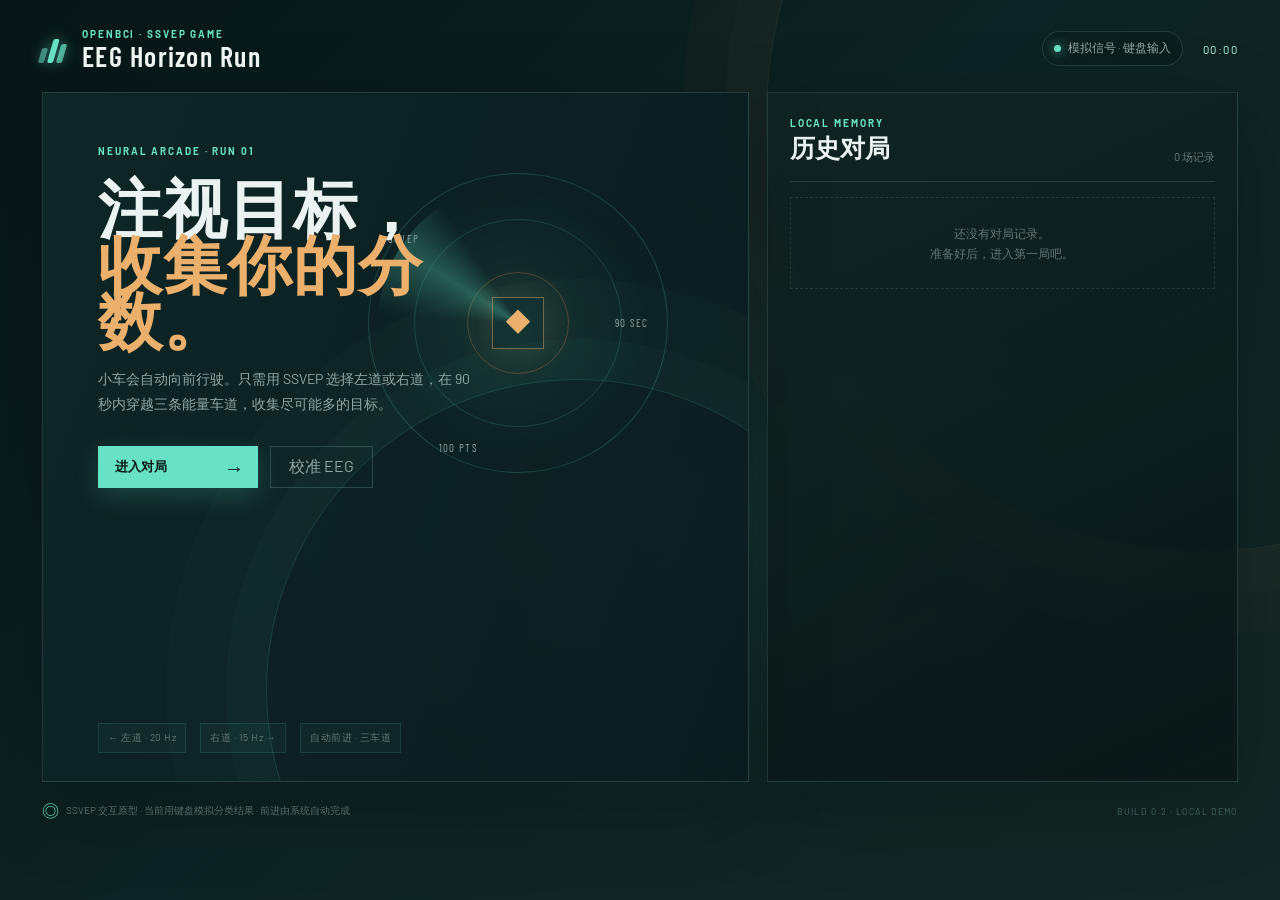
==== CARGAME/index.html @ 280043ac "初始化脑机接口项目" ====
<!doctype html>
<html lang="zh-CN">
<head>
  <meta charset="utf-8" />
  <meta name="viewport" content="width=device-width, initial-scale=1" />
  <title>EEG Horizon Run · SSVEP Game</title>
  <link rel="stylesheet" href="styles.css" />
  <link rel="stylesheet" href="overrides.css" />
</head>
<body>
  <main class="app-shell">
    <header class="topbar">
      <div class="brand-lockup"><div class="brand-mark"><span></span><span></span><span></span></div><div><p class="eyebrow">OPENBCI · SSVEP GAME</p><h1>EEG Horizon Run</h1></div></div>
      <div class="session-meta"><button id="connectionPill" class="connection-pill" title="连接真实 EEG"><i></i><span id="connectionText">模拟信号 · 键盘输入</span></button><div class="session-time" id="sessionTime">00:00</div></div>
    </header>

    <section id="homeScreen" class="home-screen screen">
      <div class="home-hero panel"><div class="hero-copy"><p class="eyebrow">NEURAL ARCADE · RUN 01</p><h2>注视目标，<br /><em>收集你的分数。</em></h2><p>小车会自动向前行驶。只需用 SSVEP 选择左道或右道，在 90 秒内穿越三条能量车道，收集尽可能多的目标。</p><div class="hero-actions"><button id="startButton" class="primary-button"><span>进入对局</span><b>→</b></button><button id="calibrationButton" class="secondary-button">校准 EEG</button></div></div><div class="hero-radar"><div class="radar-ring ring-one"></div><div class="radar-ring ring-two"></div><div class="radar-sweep"></div><div class="radar-car">◆</div><span class="radar-label label-a">SSVEP</span><span class="radar-label label-b">90 SEC</span><span class="radar-label label-c">100 PTS</span></div><div class="hero-tags"><span>← 左道 · 20 Hz</span><span>右道 · 15 Hz →</span><span>自动前进 · 三车道</span></div></div>
      <section class="history-section panel"><div class="section-title"><div><p class="eyebrow">LOCAL MEMORY</p><h2>历史对局</h2></div><span id="historyCount">0 场记录</span></div><div id="historyList" class="history-list"></div></section>
    </section>

    <section id="gameScreen" class="game-screen screen hidden">
      <aside class="left-rail panel"><div class="rail-header"><div><p class="eyebrow">NEURAL LINK</p><h2>对局状态</h2></div><span class="live-dot">LIVE</span></div><div class="score-card"><div class="metric-label"><span>当前得分</span><span><b id="scoreValue">0</b> <small>/ 100</small></span></div><div class="score-track"><div id="scoreBar"></div></div><div class="tiny-note">碰撞目标自动计分 · 分值上限 100</div></div><div class="metric-card"><div class="metric-label"><span>剩余时间</span><span class="time-value" id="timeValue">01:30</span></div><div class="time-track"><div id="timeBar"></div></div><div class="tiny-note">自动前进中 · 只需控制左右</div></div><div class="metric-card"><div class="metric-label"><span>当前车道</span><span id="laneValue">中道</span></div><div class="lane-indicator"><i></i><i class="current"></i><i></i></div><div class="tiny-note">← / → 或点击 SSVEP 目标</div></div><div class="metric-card"><div class="metric-label"><span>信号置信度</span><span id="confidenceValue">86%</span></div><div class="confidence-track"><div id="confidenceBar"></div></div><div class="tiny-note">连续确认阈值 <b>72%</b></div></div><div class="electrode-card"><div class="metric-label"><span>枕区电极</span><span class="signal-good">● 稳定</span></div><div class="electrode-grid"><span>O1 <i></i></span><span>Oz <i></i></span><span>O2 <i></i></span><span>Pz <i></i></span></div></div><div class="hint-box"><span class="hint-icon">⌘</span><p><b>体验模式</b><br />使用 ← / → 或点击边缘按钮模拟 EEG 指令。按 <kbd>Esc</kbd> 结束本局。</p></div></aside>
      <section class="game-stage panel"><div class="stage-header"><div><p class="eyebrow">LIVE VEHICLE TELEMETRY</p><h2>Horizon Valley <span>/ RUN <b id="runNumber">01</b></span></h2></div><div class="drive-readout"><span class="readout-label">驾驶模式</span><strong>AUTO DRIVE</strong></div></div><div class="game-wrap"><canvas id="gameCanvas" aria-label="三车道小车收集游戏"></canvas><div class="scene-vignette"></div><div class="scene-hud hud-top-left"><span class="hud-dot"></span> HORIZON VALLEY <small>COLLECT THE SIGNALS</small></div><div class="scene-hud hud-top-right"><span>RUN <b>01</b></span><small>OPENBCI FIELD TEST</small></div><div class="scene-hud hud-bottom-left"><span id="driveMode">AUTO DRIVE</span><small id="driveSubtext">前进 · 目标自动刷新</small></div><div class="scene-hud hud-bottom-right"><span id="speedReadout">058</span><small>KM/H · SIM</small></div><div class="lane-markers"><span>01</span><span>02</span><span>03</span></div></div><div class="timeline-row"><div class="timeline-label"><span class="pulse-dot"></span><span>COLLECTED LOG</span></div><div class="command-log" id="commandLog"><span class="log-empty">等待收集目标…</span></div></div></section>
    </section>

    <button class="neural-button command-button button-left" data-command="left" style="--freq:20;" aria-label="左道，20赫兹"><span class="button-glyph">←</span><span class="button-copy"><b>左道</b><small>20 Hz · EEG 2/4/6</small></span></button>
    <button class="neural-button command-button button-right" data-command="right" style="--freq:15;" aria-label="右道，15赫兹"><span class="button-copy align-right"><b>右道</b><small>15 Hz · EEG 2/4/6</small></span><span class="button-glyph">→</span></button>
    <footer class="footer-bar"><div class="footer-note"><span class="footer-icon">◎</span> SSVEP 交互原型 · 当前用键盘模拟分类结果 · 前进由系统自动完成</div><div class="footer-actions"><button id="homeButton" class="text-button">返回主页</button><span class="version">BUILD 0.2 · LOCAL DEMO</span></div></footer>
  </main>

  <div id="resultModal" class="modal-backdrop hidden" role="dialog" aria-modal="true" aria-labelledby="resultTitle"><div class="result-modal"><div class="celebration-orbit orbit-a"></div><div class="celebration-orbit orbit-b"></div><div class="celebration-star star-a">✦</div><div class="celebration-star star-b">✧</div><div class="trophy">★</div><p class="eyebrow">RUN COMPLETE · EEG VERIFIED</p><h2 id="resultTitle">信号捕获完成</h2><p class="result-phrase" id="resultPhrase">漂亮的路线判断！</p><div class="final-score"><span>FINAL SCORE</span><strong id="finalScore">0</strong><small>/ 100</small></div><div class="result-stats"><span><b id="resultTargets">0</b> 个目标</span><span><b id="resultDuration">01:30</b> 对局时长</span></div><div class="modal-actions"><button id="replayButton" class="primary-button"><span>再来一局</span><b>↻</b></button><button id="finishButton" class="secondary-button">结束游戏</button></div></div></div>
  <div id="calibrationModal" class="modal-backdrop calibration-backdrop hidden" role="dialog" aria-modal="true" aria-labelledby="calibrationTitle"><div class="result-modal calibration-modal"><p class="eyebrow">PERSONAL SSVEP CALIBRATION</p><h2 id="calibrationTitle">EEG 个人校准</h2><p id="calibrationInstruction" class="result-phrase">请先启动 OpenViBE 场景，再开始校准。</p><div class="calibration-phase" id="calibrationPhase">等待开始</div><strong class="calibration-countdown" id="calibrationCountdown">--</strong><div class="calibration-progress"><div id="calibrationProgressBar"></div></div><div class="modal-actions"><button id="calibrationStartButton" class="primary-button"><span>开始校准</span><b>◎</b></button><button id="calibrationCloseButton" class="secondary-button">关闭</button></div></div></div>
  <script src="app.js"></script>
</body>
</html>
---- CARGAME/styles.css ----
@import url('https://fonts.googleapis.com/css2?family=Barlow+Condensed:wght@500;600;700&family=Barlow:wght@400;500;600;700&display=swap');
:root{--ink:#eaf3f2;--muted:#90a8a6;--dim:#617775;--line:rgba(137,182,174,.20);--teal:#68e2c4;--teal-bright:#b0ffe5;--orange:#f08a58;--sand:#ebb16c;--panel:rgba(12,29,30,.82)}
*{box-sizing:border-box}html,body{margin:0;min-height:100%;background:#081516}body{overflow-x:hidden;color:var(--ink);font-family:Barlow,"Microsoft YaHei",sans-serif}body::before{content:"";position:fixed;inset:0;pointer-events:none;opacity:.13;background-image:linear-gradient(rgba(255,255,255,.035) 1px,transparent 1px),linear-gradient(90deg,rgba(255,255,255,.025) 1px,transparent 1px);background-size:48px 48px;mask-image:linear-gradient(to bottom,black,transparent 86%)}button{font:inherit}.app-shell{position:relative;min-height:100vh;padding:28px 42px 22px;isolation:isolate}.app-shell::before{content:"";position:fixed;z-index:-2;inset:0;background:radial-gradient(ellipse at 52% 56%,rgba(48,104,96,.26),transparent 43%),linear-gradient(135deg,#071617 0%,#0d2222 47%,#122725 100%)}.app-shell::after{content:"";position:fixed;z-index:-1;width:68vw;height:68vw;right:-28vw;top:-25vw;border-radius:50%;border:1px solid rgba(218,163,100,.10);box-shadow:0 0 0 42px rgba(218,163,100,.025),0 0 0 84px rgba(218,163,100,.018)}
.topbar,.footer-bar{display:flex;justify-content:space-between;align-items:center}.topbar{max-width:1420px;margin:0 auto 22px}.brand-lockup,.session-meta,.connection-pill,.rail-header,.metric-label,.stage-header,.drive-readout,.footer-actions{display:flex;align-items:center}.brand-lockup{gap:13px}.brand-mark{display:flex;gap:3px;align-items:end;width:27px;height:29px;transform:skew(-16deg)}.brand-mark span{display:block;width:6px;border-radius:2px;background:var(--teal);box-shadow:0 0 14px rgba(104,226,196,.55)}.brand-mark span:nth-child(1){height:15px;opacity:.56}.brand-mark span:nth-child(2){height:24px}.brand-mark span:nth-child(3){height:19px;opacity:.75}.eyebrow{margin:0 0 3px;color:var(--teal);font-size:10px;font-weight:700;letter-spacing:.19em}h1,h2,p{margin-top:0}.topbar h1{margin:0;color:#f2f8f5;font-family:"Barlow Condensed",sans-serif;font-size:28px;line-height:.95;letter-spacing:.045em;font-weight:600}.session-meta{gap:20px;color:var(--muted);font-size:12px}.connection-pill{gap:7px;padding:8px 11px;border:1px solid var(--line);border-radius:99px;background:rgba(10,28,28,.56)}.connection-pill i{width:7px;height:7px;border-radius:50%;background:var(--teal);box-shadow:0 0 12px var(--teal)}.session-time{color:var(--teal-bright);font-variant-numeric:tabular-nums;letter-spacing:.12em}
.panel{border:1px solid var(--line);background:linear-gradient(155deg,rgba(17,36,36,.91),rgba(9,22,23,.87));box-shadow:0 24px 80px rgba(0,0,0,.20)}.screen{max-width:1420px;margin:0 auto}.hidden{display:none!important}
.home-screen{display:grid;grid-template-columns:minmax(500px,1.5fr) minmax(320px,1fr);gap:18px;min-height:690px}.home-hero{position:relative;min-height:470px;padding:52px 55px;overflow:hidden;background:linear-gradient(110deg,rgba(15,39,39,.96),rgba(10,26,29,.86))}.home-hero::before{content:"";position:absolute;right:-140px;bottom:-220px;width:620px;height:620px;border-radius:50%;border:1px solid rgba(104,226,196,.17);box-shadow:0 0 0 40px rgba(104,226,196,.025),0 0 0 100px rgba(104,226,196,.02)}.hero-copy{position:relative;z-index:1;max-width:450px}.hero-copy h2{margin:22px 0 18px;font-family:"Barlow Condensed",sans-serif;font-size:64px;line-height:.88;letter-spacing:.015em}.hero-copy h2 em{color:var(--sand);font-style:normal}.hero-copy>p:not(.eyebrow){max-width:375px;color:var(--muted);font-size:14px;line-height:1.8}.hero-tags{position:absolute;left:55px;bottom:28px;display:flex;gap:14px;color:var(--dim);font-size:10px;letter-spacing:.05em}.hero-tags span{padding:7px 9px;border:1px solid rgba(104,226,196,.12);background:rgba(104,226,196,.035)}.primary-button{display:flex;align-items:center;justify-content:space-between;gap:32px;min-width:160px;margin-top:30px;padding:12px 14px 12px 17px;color:#071716;border:0;background:var(--teal);box-shadow:0 8px 24px rgba(104,226,196,.18);font-size:13px;font-weight:700;cursor:pointer;transition:transform .2s ease,box-shadow .2s ease}.primary-button:hover{transform:translateY(-2px);box-shadow:0 12px 30px rgba(104,226,196,.30)}.primary-button b{font-size:20px;line-height:14px}.hero-radar{position:absolute;right:80px;top:80px;width:300px;height:300px;border:1px solid rgba(104,226,196,.20);border-radius:50%;background:radial-gradient(circle,rgba(104,226,196,.09),transparent 65%)}.radar-ring{position:absolute;border:1px solid rgba(104,226,196,.17);border-radius:50%;inset:45px}.ring-two{inset:98px;border-color:rgba(240,138,88,.28)}.radar-sweep{position:absolute;inset:9px;border-radius:50%;background:conic-gradient(from 0deg,transparent 0 76%,rgba(104,226,196,.28) 84%,transparent 91%);animation:spin 4s linear infinite}.radar-car{position:absolute;left:50%;top:50%;transform:translate(-50%,-50%);display:grid;place-items:center;width:52px;height:52px;border:1px solid rgba(235,177,108,.45);color:var(--sand);font-size:26px;box-shadow:0 0 35px rgba(235,177,108,.18)}.radar-label{position:absolute;color:var(--muted);font-family:"Barlow Condensed",sans-serif;font-size:11px;letter-spacing:.12em}.label-a{left:19px;top:58px}.label-b{right:18px;top:142px}.label-c{left:70px;bottom:18px}
.history-section{padding:24px 22px}.section-title{display:flex;align-items:flex-end;justify-content:space-between;padding-bottom:16px;border-bottom:1px solid var(--line)}.section-title h2{margin:0;font-family:"Barlow Condensed",sans-serif;font-size:25px}.section-title>span{color:var(--dim);font-size:11px}.history-list{display:flex;flex-direction:column;gap:9px;margin-top:15px}.history-empty{padding:25px 10px;color:var(--dim);font-size:12px;line-height:1.7;text-align:center;border:1px dashed rgba(137,182,174,.16)}.history-item{display:grid;grid-template-columns:1fr auto;gap:5px 12px;padding:13px;border:1px solid rgba(137,182,174,.13);background:rgba(9,24,25,.58)}.history-main{display:flex;align-items:baseline;gap:8px}.history-score{color:var(--sand);font-family:"Barlow Condensed",sans-serif;font-size:26px}.history-date{color:var(--dim);font-size:10px}.history-detail{color:var(--muted);font-size:10px}.history-play{grid-row:1 / span 2;align-self:center;padding:5px 8px;color:var(--teal);border:1px solid rgba(104,226,196,.25);background:transparent;font-size:10px;cursor:pointer}.history-play:hover{background:rgba(104,226,196,.08)}
.game-screen{display:grid;grid-template-columns:260px minmax(560px,1fr);gap:18px;min-height:690px}.left-rail{padding:23px 19px;display:flex;flex-direction:column;gap:12px}.rail-header{justify-content:space-between;border-bottom:1px solid var(--line);padding-bottom:18px}.rail-header h2,.stage-header h2{margin:0;font-family:"Barlow Condensed",sans-serif;letter-spacing:.035em;font-size:24px;font-weight:600}.live-dot{padding:4px 7px;border:1px solid rgba(104,226,196,.35);color:var(--teal);font-size:9px;letter-spacing:.15em}.live-dot::before{content:"";display:inline-block;width:5px;height:5px;margin-right:5px;vertical-align:1px;border-radius:50%;background:var(--teal);animation:breathe 1.3s infinite}.metric-card,.score-card,.electrode-card{padding:13px;border:1px solid rgba(137,182,174,.13);background:rgba(9,24,25,.58)}.metric-label{justify-content:space-between;color:var(--muted);font-size:11px;letter-spacing:.04em}.metric-label>span:last-child{color:var(--teal-bright);font-size:16px;font-variant-numeric:tabular-nums}.metric-label small{color:var(--dim);font-size:10px}.time-value{color:var(--sand)!important}.signal-good{color:var(--teal)!important;font-size:10px!important}.score-track,.time-track,.confidence-track{height:5px;margin:12px 0 8px;overflow:hidden;background:#1c3433}.score-track div{width:0;height:100%;background:linear-gradient(90deg,var(--orange),var(--sand));box-shadow:0 0 12px var(--orange);transition:width .3s ease}.time-track div{width:100%;height:100%;background:var(--teal);box-shadow:0 0 12px var(--teal);transition:width .3s ease}.confidence-track div{width:86%;height:100%;background:linear-gradient(90deg,var(--teal),var(--teal-bright));box-shadow:0 0 12px var(--teal);transition:width .3s ease}.tiny-note{color:var(--dim);font-size:10px}.tiny-note b{color:var(--muted);font-weight:500}.lane-indicator{display:flex;justify-content:center;gap:10px;margin:14px 0 11px}.lane-indicator i{width:8px;height:8px;border-radius:50%;background:#2b4442}.lane-indicator i.current{background:var(--teal);box-shadow:0 0 10px var(--teal)}.electrode-grid{display:grid;grid-template-columns:1fr 1fr;gap:7px;margin-top:12px}.electrode-grid span{padding:7px 8px;color:var(--muted);font-family:"Barlow Condensed",sans-serif;font-size:12px;border:1px solid rgba(104,226,196,.14)}.electrode-grid i{float:right;width:6px;height:6px;margin-top:4px;border-radius:50%;background:var(--teal);box-shadow:0 0 8px var(--teal)}.hint-box{display:flex;gap:9px;margin-top:auto;padding:12px;color:var(--muted);border-left:2px solid var(--orange);background:rgba(240,138,88,.055);font-size:10px;line-height:1.45}.hint-box p{margin:0}.hint-box b{color:var(--sand)}.hint-icon{color:var(--sand);font-size:18px}.hint-box kbd{padding:1px 4px;border:1px solid rgba(235,177,108,.36);color:var(--sand);font-size:9px}
.game-stage{min-width:0;padding:23px;display:flex;flex-direction:column}.stage-header{justify-content:space-between;margin-bottom:15px}.stage-header h2{font-size:26px}.stage-header h2 span{color:var(--dim);font-size:17px}.drive-readout{gap:13px}.readout-label{color:var(--dim);font-size:10px;letter-spacing:.1em}.drive-readout strong{color:var(--teal);font-family:"Barlow Condensed",sans-serif;font-size:20px;letter-spacing:.06em}.game-wrap{position:relative;min-height:545px;flex:1;overflow:hidden;border:1px solid rgba(137,182,174,.18);background:#183537}.game-wrap canvas{display:block;width:100%;height:100%}.scene-vignette{position:absolute;inset:0;pointer-events:none;box-shadow:inset 0 0 100px rgba(0,0,0,.45)}.scene-hud{position:absolute;color:rgba(232,247,239,.72);font-family:"Barlow Condensed",sans-serif;font-size:12px;letter-spacing:.11em}.scene-hud small{display:block;margin-top:3px;color:rgba(232,247,239,.42);font-family:Barlow,sans-serif;font-size:8px;letter-spacing:.16em}.hud-top-left{top:17px;left:19px}.hud-top-right{top:17px;right:19px;text-align:right}.hud-top-right b{color:var(--sand)}.hud-bottom-left{bottom:17px;left:19px}.hud-bottom-left span{color:var(--teal-bright);font-size:18px}.hud-bottom-right{right:19px;bottom:17px;text-align:right}.hud-bottom-right span{color:var(--sand);font-family:"Barlow Condensed",sans-serif;font-size:34px;line-height:.85;letter-spacing:.05em}.hud-dot{display:inline-block;width:6px;height:6px;margin-right:7px;vertical-align:2px;border-radius:50%;background:var(--orange);box-shadow:0 0 10px var(--orange)}.lane-markers{position:absolute;left:50%;top:39%;display:flex;width:48%;justify-content:space-between;transform:translateX(-50%);color:rgba(238,215,163,.36);font-family:"Barlow Condensed",sans-serif;font-size:10px;letter-spacing:.15em}.timeline-row{display:flex;align-items:center;gap:13px;min-height:42px;border-bottom:1px solid rgba(137,182,174,.13)}.timeline-label{display:flex;align-items:center;gap:7px;color:var(--dim);font-size:9px;letter-spacing:.12em;white-space:nowrap}.pulse-dot{width:5px;height:5px;border-radius:50%;background:var(--teal);box-shadow:0 0 8px var(--teal)}.command-log{display:flex;gap:7px;align-items:center;min-width:0;overflow:hidden;color:var(--muted);font-size:10px;white-space:nowrap}.log-empty{color:var(--dim)}.log-chip{padding:3px 6px;border:1px solid rgba(104,226,196,.18);color:var(--teal);background:rgba(104,226,196,.05)}.log-chip strong{color:var(--ink);font-size:11px;font-weight:500}
.neural-button{position:absolute;z-index:4;display:flex;align-items:center;gap:10px;padding:11px 12px;color:var(--ink);border:1px solid rgba(104,226,196,.30);background:linear-gradient(135deg,rgba(14,42,41,.96),rgba(10,25,27,.94));box-shadow:0 14px 35px rgba(0,0,0,.28),inset 0 0 18px rgba(104,226,196,.035);cursor:pointer;transition:transform .2s ease,border-color .2s ease,box-shadow .2s ease}.neural-button::before{content:"";position:absolute;inset:3px;opacity:.85;pointer-events:none;background:repeating-linear-gradient(90deg,transparent 0,transparent 48%,rgba(104,226,196,.035) 49%,transparent 50%);animation:freqPulse calc(1s / var(--freq)) steps(2,end) infinite}.neural-button:hover,.neural-button.active{border-color:var(--teal-bright);box-shadow:0 14px 35px rgba(0,0,0,.28),0 0 24px rgba(104,226,196,.19)}.neural-button.active{transform:scale(1.03)}.button-glyph,.button-copy{position:relative;z-index:1}.button-glyph{display:grid;place-items:center;width:29px;height:29px;color:var(--teal-bright);border:1px solid rgba(104,226,196,.26);font-size:20px;line-height:1}.button-copy{display:flex;flex-direction:column;align-items:flex-start;gap:2px}.button-copy b{font-family:"Barlow Condensed",sans-serif;font-size:18px;font-weight:600;letter-spacing:.05em}.button-copy small{color:var(--muted);font-size:9px;letter-spacing:.06em}.align-right{align-items:flex-end}.button-left{left:2.1vw;top:51%}.button-right{right:2.1vw;top:51%}
.footer-bar{max-width:1420px;margin:18px auto 0;color:var(--dim);font-size:10px}.footer-note{display:flex;align-items:center;gap:7px}.footer-icon{color:var(--teal);font-size:17px}.footer-actions{gap:16px}.text-button{padding:0;color:var(--muted);border:0;background:transparent;cursor:pointer}.text-button:hover{color:var(--teal-bright)}.version{color:#44615e;letter-spacing:.12em;font-size:9px}
.modal-backdrop{position:fixed;z-index:20;inset:0;display:grid;place-items:center;padding:20px;background:rgba(3,13,14,.78);backdrop-filter:blur(9px)}.result-modal{position:relative;width:min(460px,94vw);overflow:hidden;padding:40px 42px 34px;text-align:center;border:1px solid rgba(235,177,108,.45);background:radial-gradient(circle at 50% 0%,rgba(240,138,88,.18),transparent 45%),linear-gradient(160deg,#173837,#0d2021);box-shadow:0 25px 100px rgba(0,0,0,.55),0 0 70px rgba(240,138,88,.12)}.result-modal::before{content:"";position:absolute;inset:10px;border:1px solid rgba(235,177,108,.15);pointer-events:none}.trophy{position:relative;z-index:1;display:grid;place-items:center;width:70px;height:70px;margin:0 auto 18px;color:#182626;border:1px solid var(--sand);border-radius:50%;background:var(--sand);box-shadow:0 0 42px rgba(235,177,108,.42);font-size:38px;animation:float 2s ease-in-out infinite}.result-modal h2{position:relative;margin:0;color:#fff4d6;font-family:"Barlow Condensed",sans-serif;font-size:39px;letter-spacing:.04em}.result-phrase{position:relative;margin:9px 0 22px;color:var(--muted);font-size:13px}.final-score{position:relative;padding:15px 0 18px;border-top:1px solid rgba(235,177,108,.18);border-bottom:1px solid rgba(235,177,108,.18)}.final-score span{display:block;color:var(--sand);font-size:9px;letter-spacing:.2em}.final-score strong{color:#fff4d6;font-family:"Barlow Condensed",sans-serif;font-size:78px;line-height:.9}.final-score small{color:var(--dim);font-size:13px}.result-stats{position:relative;display:flex;justify-content:center;gap:30px;margin:17px 0;color:var(--muted);font-size:11px}.result-stats b{color:var(--teal-bright);font-size:16px}.modal-actions{position:relative;display:flex;justify-content:center;gap:12px}.modal-actions .primary-button{margin:0;min-width:145px}.secondary-button{padding:11px 17px;color:var(--muted);border:1px solid rgba(137,182,174,.26);background:transparent;cursor:pointer}.secondary-button:hover{color:var(--ink);border-color:var(--teal)}.celebration-orbit{position:absolute;left:50%;top:52px;width:210px;height:70px;border:1px solid rgba(235,177,108,.25);border-radius:50%;transform:translateX(-50%) rotate(-15deg);animation:orbitPulse 1.4s ease-in-out infinite}.orbit-b{transform:translateX(-50%) rotate(15deg);border-color:rgba(104,226,196,.23);animation-delay:.25s}.celebration-star{position:absolute;color:var(--sand);font-size:24px;animation:starFloat 1.5s ease-in-out infinite}.star-a{left:54px;top:88px}.star-b{right:54px;top:112px;color:var(--teal);animation-delay:.35s}
@keyframes spin{to{transform:rotate(360deg)}}@keyframes freqPulse{0%,49%{opacity:.45}50%,100%{opacity:1}}@keyframes breathe{50%{opacity:.35}}@keyframes float{50%{transform:translateY(-5px)}}@keyframes orbitPulse{50%{transform:translateX(-50%) rotate(-15deg) scale(1.08);opacity:.55}}@keyframes starFloat{50%{transform:translateY(-9px) rotate(10deg)}}
@media(max-width:1120px){.app-shell{padding:22px 25px 18px}.home-screen{grid-template-columns:1.3fr 1fr}.hero-radar{right:35px;width:240px;height:240px}.hero-copy h2{font-size:54px}.game-screen{grid-template-columns:220px minmax(520px,1fr)}.button-left{left:8px}.button-right{right:8px}.neural-button{padding:9px}}
@media(max-width:820px){.app-shell{padding:18px 14px 15px}.home-screen{display:flex;flex-direction:column;min-height:0}.home-hero{min-height:440px}.hero-radar{right:45px;top:54px;width:230px;height:230px;opacity:.75}.history-section{min-height:280px}.game-screen{display:flex;flex-direction:column-reverse;min-height:0}.left-rail{display:grid;grid-template-columns:1fr 1fr}.rail-header,.hint-box{grid-column:1 / -1}.hint-box{margin-top:0}.game-wrap{min-height:480px}.button-left,.button-right{top:57%}.footer-note{max-width:65%}}
@media(max-width:570px){.app-shell{padding:14px 10px}.topbar{align-items:flex-start}.session-meta{flex-direction:column;align-items:flex-end;gap:7px}.topbar h1{font-size:23px}.home-hero{padding:34px 25px;min-height:510px}.hero-copy h2{font-size:47px}.hero-radar{right:23px;top:235px;width:210px;height:210px;opacity:.42}.hero-tags{left:25px;bottom:20px;gap:5px;flex-wrap:wrap;max-width:90%}.hero-tags span{font-size:9px}.game-stage{padding:14px}.stage-header{align-items:flex-end}.stage-header h2{font-size:22px}.drive-readout{flex-direction:column;gap:2px;align-items:flex-end}.drive-readout strong{font-size:17px}.game-wrap{min-height:420px}.neural-button{gap:6px;padding:7px}.button-glyph{width:24px;height:24px;font-size:16px}.button-copy b{font-size:15px}.button-copy small{font-size:8px}.button-left{left:2px}.button-right{right:2px}.footer-bar{align-items:flex-start;gap:12px}.footer-actions{flex-direction:column;align-items:flex-end;gap:5px}.footer-note{max-width:60%}.result-modal{padding:33px 22px 28px}.result-modal h2{font-size:34px}.result-stats{gap:18px}}
---- CARGAME/overrides.css ----
.neural-button{display:none;min-width:280px;min-height:150px;justify-content:space-between;border-width:3px}.game-active .neural-button{display:flex}.home-screen:not(.hidden)~.footer-bar #homeButton{display:none}.connection-pill{cursor:pointer;color:var(--muted)}.connection-pill.connected{border-color:var(--teal);box-shadow:0 0 18px rgba(104,226,196,.14)}.neural-button::before{animation:none;opacity:.06;transition:opacity 0s}.neural-button.stim-on{color:#071716;background:#a8ffe5;border-color:#eafff8;box-shadow:0 0 42px rgba(104,226,196,.65),inset 0 0 32px rgba(255,255,255,.48)}.neural-button.stim-on::before{opacity:.95;background:repeating-linear-gradient(90deg,transparent 0,transparent 47%,rgba(255,255,255,.65) 48%,transparent 52%)}.neural-button.stim-on .button-glyph{color:#071716;background:#f0fff9;box-shadow:0 0 28px rgba(255,255,255,.95)}.neural-button.stim-on .button-copy small{color:#1f6257}.neural-button .button-glyph{width:62px;height:62px;font-size:42px}.neural-button .button-copy b{font-size:34px}.neural-button .button-copy small{font-size:15px}.neural-button.command-pulse{animation:commandPulse .26s ease-out}.neural-button.command-pulse .button-glyph{background:var(--sand);color:#172221;box-shadow:0 0 24px rgba(235,177,108,.95)}.connection-pill.error{border-color:var(--orange);color:var(--sand)}.connection-pill.warning{border-color:var(--sand);color:var(--sand)}@keyframes commandPulse{50%{filter:brightness(1.5);box-shadow:0 0 34px rgba(235,177,108,.75)}}
.hero-actions{display:flex;align-items:center;gap:12px;margin-top:30px;flex-wrap:wrap}.hero-actions .primary-button{margin-top:0}.hero-actions .secondary-button{min-height:42px;padding:0 18px}.calibration-backdrop{background:rgba(3,13,14,.32);backdrop-filter:none;z-index:20}.calibration-active .neural-button{display:flex;z-index:25}.calibration-modal{z-index:30;width:min(520px,94vw)}.calibration-phase{position:relative;margin:20px 0 6px;color:var(--sand);font-size:16px;font-weight:700}.calibration-countdown{position:relative;display:block;color:#fff4d6;font-family:"Barlow Condensed",sans-serif;font-size:68px;line-height:1}.calibration-progress{position:relative;height:8px;margin:20px 0;background:rgba(137,182,174,.15)}.calibration-progress div{height:100%;width:0;background:var(--teal);box-shadow:0 0 14px rgba(104,226,196,.5);transition:width .2s linear}.calibration-modal .primary-button{margin:0;min-width:160px}.calibration-modal button:disabled{opacity:.55;cursor:wait}
@media(max-width:1120px){.neural-button{min-width:220px;min-height:120px}.neural-button .button-glyph{width:50px;height:50px;font-size:34px}.neural-button .button-copy b{font-size:28px}}
@media(max-width:570px){.neural-button{min-width:165px;min-height:96px}.neural-button .button-glyph{width:38px;height:38px;font-size:26px}.neural-button .button-copy b{font-size:22px}.neural-button .button-copy small{font-size:11px}}
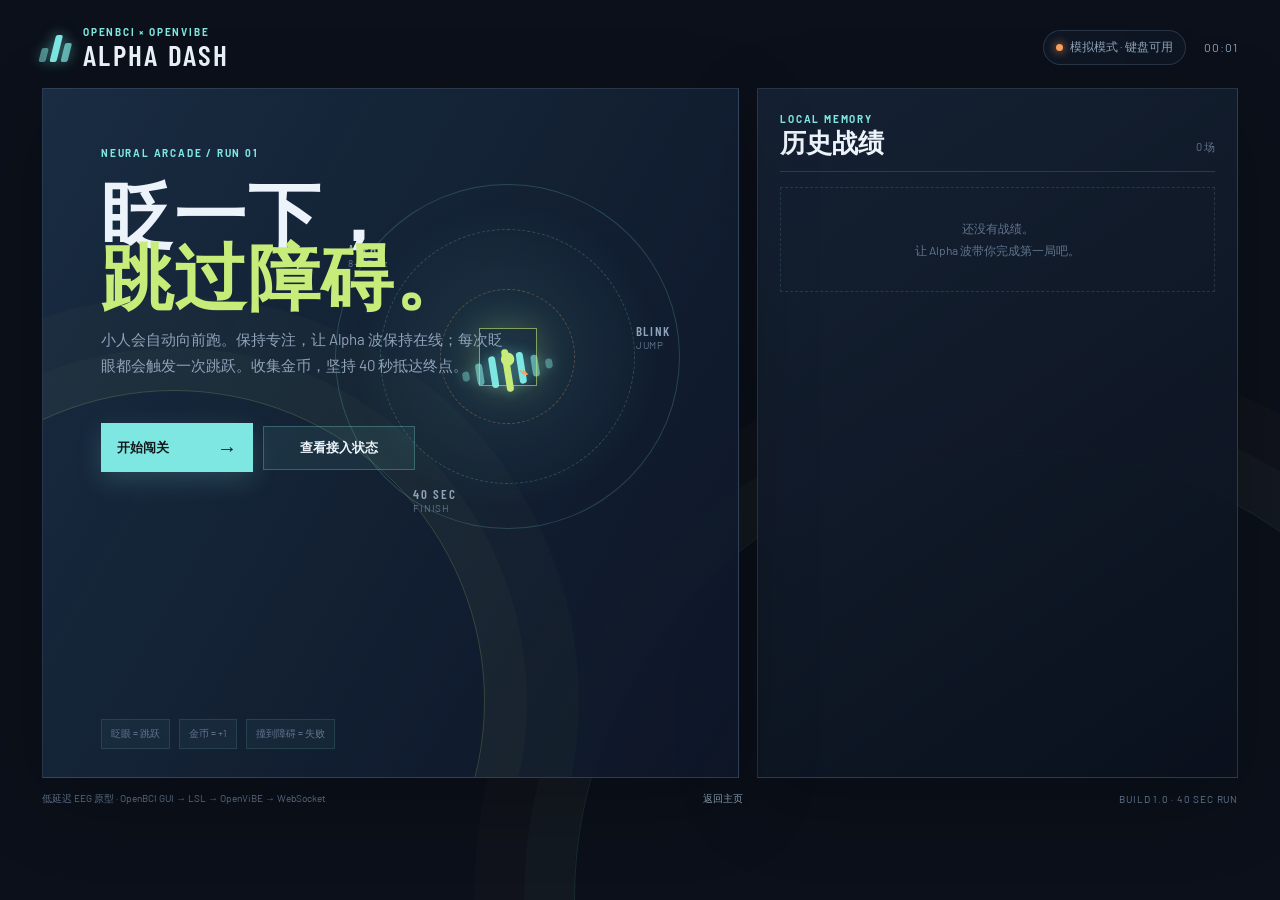
==== commit 828ac2ad: "feat: add Alpha blink runner game" ====
--- a/CARGAME/index.html
+++ b/CARGAME/index.html
@@ -3,34 +3,43 @@
 <head>
   <meta charset="utf-8" />
   <meta name="viewport" content="width=device-width, initial-scale=1" />
-  <title>EEG Horizon Run · SSVEP Game</title>
+  <title>ALPHA DASH · Blink Runner</title>
   <link rel="stylesheet" href="styles.css" />
-  <link rel="stylesheet" href="overrides.css" />
 </head>
 <body>
   <main class="app-shell">
     <header class="topbar">
-      <div class="brand-lockup"><div class="brand-mark"><span></span><span></span><span></span></div><div><p class="eyebrow">OPENBCI · SSVEP GAME</p><h1>EEG Horizon Run</h1></div></div>
-      <div class="session-meta"><button id="connectionPill" class="connection-pill" title="连接真实 EEG"><i></i><span id="connectionText">模拟信号 · 键盘输入</span></button><div class="session-time" id="sessionTime">00:00</div></div>
+      <div class="brand"><div class="brand-mark"><i></i><i></i><i></i></div><div><p class="eyebrow">OPENBCI × OPENVIBE</p><h1>ALPHA DASH</h1></div></div>
+      <div class="top-meta"><button id="connectionPill" class="connection-pill"><i></i><span id="connectionText">模拟模式 · 键盘可用</span></button><span id="sessionTime">00:00</span></div>
     </header>
 
-    <section id="homeScreen" class="home-screen screen">
-      <div class="home-hero panel"><div class="hero-copy"><p class="eyebrow">NEURAL ARCADE · RUN 01</p><h2>注视目标，<br /><em>收集你的分数。</em></h2><p>小车会自动向前行驶。只需用 SSVEP 选择左道或右道，在 90 秒内穿越三条能量车道，收集尽可能多的目标。</p><div class="hero-actions"><button id="startButton" class="primary-button"><span>进入对局</span><b>→</b></button><button id="calibrationButton" class="secondary-button">校准 EEG</button></div></div><div class="hero-radar"><div class="radar-ring ring-one"></div><div class="radar-ring ring-two"></div><div class="radar-sweep"></div><div class="radar-car">◆</div><span class="radar-label label-a">SSVEP</span><span class="radar-label label-b">90 SEC</span><span class="radar-label label-c">100 PTS</span></div><div class="hero-tags"><span>← 左道 · 20 Hz</span><span>右道 · 15 Hz →</span><span>自动前进 · 三车道</span></div></div>
-      <section class="history-section panel"><div class="section-title"><div><p class="eyebrow">LOCAL MEMORY</p><h2>历史对局</h2></div><span id="historyCount">0 场记录</span></div><div id="historyList" class="history-list"></div></section>
+    <section id="homeScreen" class="screen home-screen">
+      <section class="hero panel">
+        <div class="hero-copy"><p class="eyebrow">NEURAL ARCADE / RUN 01</p><h2>眨一下，<br /><em>跳过障碍。</em></h2><p>小人会自动向前跑。保持专注，让 Alpha 波保持在线；每次眨眼都会触发一次跳跃。收集金币，坚持 40 秒抵达终点。</p><div class="hero-actions"><button id="startButton" class="primary-button">开始闯关 <b>→</b></button><button id="calibrationButton" class="secondary-button">查看接入状态</button></div></div>
+        <div class="hero-visual"><div class="orbit orbit-a"></div><div class="orbit orbit-b"></div><div class="alpha-wave"><span></span><span></span><span></span><span></span><span></span><span></span><span></span></div><div class="hero-runner">●<b>⌁</b></div><span class="visual-label label-one">ALPHA<br /><small>8—13 Hz</small></span><span class="visual-label label-two">BLINK<br /><small>JUMP</small></span><span class="visual-label label-three">40 SEC<br /><small>FINISH</small></span></div>
+        <div class="hero-tags"><span>眨眼 = 跳跃</span><span>金币 = +1</span><span>撞到障碍 = 失败</span></div>
+      </section>
+      <section class="history panel"><div class="section-title"><div><p class="eyebrow">LOCAL MEMORY</p><h2>历史战绩</h2></div><span id="historyCount">0 场</span></div><div id="historyList" class="history-list"></div></section>
     </section>
 
-    <section id="gameScreen" class="game-screen screen hidden">
-      <aside class="left-rail panel"><div class="rail-header"><div><p class="eyebrow">NEURAL LINK</p><h2>对局状态</h2></div><span class="live-dot">LIVE</span></div><div class="score-card"><div class="metric-label"><span>当前得分</span><span><b id="scoreValue">0</b> <small>/ 100</small></span></div><div class="score-track"><div id="scoreBar"></div></div><div class="tiny-note">碰撞目标自动计分 · 分值上限 100</div></div><div class="metric-card"><div class="metric-label"><span>剩余时间</span><span class="time-value" id="timeValue">01:30</span></div><div class="time-track"><div id="timeBar"></div></div><div class="tiny-note">自动前进中 · 只需控制左右</div></div><div class="metric-card"><div class="metric-label"><span>当前车道</span><span id="laneValue">中道</span></div><div class="lane-indicator"><i></i><i class="current"></i><i></i></div><div class="tiny-note">← / → 或点击 SSVEP 目标</div></div><div class="metric-card"><div class="metric-label"><span>信号置信度</span><span id="confidenceValue">86%</span></div><div class="confidence-track"><div id="confidenceBar"></div></div><div class="tiny-note">连续确认阈值 <b>72%</b></div></div><div class="electrode-card"><div class="metric-label"><span>枕区电极</span><span class="signal-good">● 稳定</span></div><div class="electrode-grid"><span>O1 <i></i></span><span>Oz <i></i></span><span>O2 <i></i></span><span>Pz <i></i></span></div></div><div class="hint-box"><span class="hint-icon">⌘</span><p><b>体验模式</b><br />使用 ← / → 或点击边缘按钮模拟 EEG 指令。按 <kbd>Esc</kbd> 结束本局。</p></div></aside>
-      <section class="game-stage panel"><div class="stage-header"><div><p class="eyebrow">LIVE VEHICLE TELEMETRY</p><h2>Horizon Valley <span>/ RUN <b id="runNumber">01</b></span></h2></div><div class="drive-readout"><span class="readout-label">驾驶模式</span><strong>AUTO DRIVE</strong></div></div><div class="game-wrap"><canvas id="gameCanvas" aria-label="三车道小车收集游戏"></canvas><div class="scene-vignette"></div><div class="scene-hud hud-top-left"><span class="hud-dot"></span> HORIZON VALLEY <small>COLLECT THE SIGNALS</small></div><div class="scene-hud hud-top-right"><span>RUN <b>01</b></span><small>OPENBCI FIELD TEST</small></div><div class="scene-hud hud-bottom-left"><span id="driveMode">AUTO DRIVE</span><small id="driveSubtext">前进 · 目标自动刷新</small></div><div class="scene-hud hud-bottom-right"><span id="speedReadout">058</span><small>KM/H · SIM</small></div><div class="lane-markers"><span>01</span><span>02</span><span>03</span></div></div><div class="timeline-row"><div class="timeline-label"><span class="pulse-dot"></span><span>COLLECTED LOG</span></div><div class="command-log" id="commandLog"><span class="log-empty">等待收集目标…</span></div></div></section>
+    <section id="gameScreen" class="screen game-screen hidden">
+      <aside class="side-panel panel">
+        <div class="side-head"><div><p class="eyebrow">NEURAL LINK / LIVE</p><h2>闯关遥测</h2></div><span class="live-dot">LIVE</span></div>
+        <div class="metric main-metric"><span>有效金币</span><strong><b id="coinValue">0</b><small> 枚</small></strong><div class="coin-track"><i id="coinBar"></i></div><small class="metric-note">胜利后才计入本局</small></div>
+        <div class="metric"><div class="metric-line"><span>剩余时间</span><strong id="timeValue">00:40</strong></div><div class="time-track"><i id="timeBar"></i></div><small class="metric-note">目标：抵达右侧终点</small></div>
+        <div class="metric"><div class="metric-line"><span>Alpha 状态</span><strong id="alphaValue">待机</strong></div><div class="alpha-track"><i id="alphaBar"></i></div><small id="alphaNote" class="metric-note">等待 EEG / 模拟信号</small></div>
+        <div class="metric"><div class="metric-line"><span>眨眼置信度</span><strong id="blinkValue">—</strong></div><div class="blink-track"><i id="blinkBar"></i></div><small class="metric-note">前额通道 · 自适应阈值</small></div>
+        <div class="metric status-card"><div class="metric-line"><span>当前状态</span><strong id="playerState">准备</strong></div><div class="status-line"><i></i><span id="jumpState">眨眼跳跃已启用</span></div></div>
+        <div class="hint-box"><b>操作提示</b><p>真实 EEG：自然眨眼触发跳跃。<br />演示模式：按 <kbd>空格</kbd> / <kbd>↑</kbd> 跳跃；<kbd>R</kbd> 重开。</p></div>
+      </aside>
+      <section class="stage panel"><div class="stage-head"><div><p class="eyebrow">ALPHA VALLEY / RUN <b>01</b></p><h2>神经跃迁跑</h2></div><div class="stage-legend"><span><i class="legend-coin"></i>金币</span><span><i class="legend-rock"></i>障碍</span><span><i class="legend-flag"></i>终点</span></div></div><div class="game-wrap"><canvas id="gameCanvas" aria-label="Alpha 波眨眼跳跃小游戏"></canvas><div class="canvas-vignette"></div><div class="canvas-hud hud-left"><i></i> ALPHA VALLEY <small>BLINK TO JUMP</small></div><div class="canvas-hud hud-right"><span id="distanceReadout">0000</span><small>M · TO FINISH</small></div><div class="finish-label">FINISH</div></div><div class="event-log"><span class="log-label"><i></i> EVENT STREAM</span><div id="commandLog"><span class="log-empty">等待第一次眨眼…</span></div></div></section>
     </section>
 
-    <button class="neural-button command-button button-left" data-command="left" style="--freq:20;" aria-label="左道，20赫兹"><span class="button-glyph">←</span><span class="button-copy"><b>左道</b><small>20 Hz · EEG 2/4/6</small></span></button>
-    <button class="neural-button command-button button-right" data-command="right" style="--freq:15;" aria-label="右道，15赫兹"><span class="button-copy align-right"><b>右道</b><small>15 Hz · EEG 2/4/6</small></span><span class="button-glyph">→</span></button>
-    <footer class="footer-bar"><div class="footer-note"><span class="footer-icon">◎</span> SSVEP 交互原型 · 当前用键盘模拟分类结果 · 前进由系统自动完成</div><div class="footer-actions"><button id="homeButton" class="text-button">返回主页</button><span class="version">BUILD 0.2 · LOCAL DEMO</span></div></footer>
+    <button class="jump-button" id="jumpButton" aria-label="模拟眨眼跳跃"><span>⌁</span><b>眨眼跳跃</b><small>SPACE / ↑</small></button>
+    <footer class="footer"><span>低延迟 EEG 原型 · OpenBCI GUI → LSL → OpenViBE → WebSocket</span><button id="homeButton">返回主页</button><em>BUILD 1.0 · 40 SEC RUN</em></footer>
   </main>
 
-  <div id="resultModal" class="modal-backdrop hidden" role="dialog" aria-modal="true" aria-labelledby="resultTitle"><div class="result-modal"><div class="celebration-orbit orbit-a"></div><div class="celebration-orbit orbit-b"></div><div class="celebration-star star-a">✦</div><div class="celebration-star star-b">✧</div><div class="trophy">★</div><p class="eyebrow">RUN COMPLETE · EEG VERIFIED</p><h2 id="resultTitle">信号捕获完成</h2><p class="result-phrase" id="resultPhrase">漂亮的路线判断！</p><div class="final-score"><span>FINAL SCORE</span><strong id="finalScore">0</strong><small>/ 100</small></div><div class="result-stats"><span><b id="resultTargets">0</b> 个目标</span><span><b id="resultDuration">01:30</b> 对局时长</span></div><div class="modal-actions"><button id="replayButton" class="primary-button"><span>再来一局</span><b>↻</b></button><button id="finishButton" class="secondary-button">结束游戏</button></div></div></div>
-  <div id="calibrationModal" class="modal-backdrop calibration-backdrop hidden" role="dialog" aria-modal="true" aria-labelledby="calibrationTitle"><div class="result-modal calibration-modal"><p class="eyebrow">PERSONAL SSVEP CALIBRATION</p><h2 id="calibrationTitle">EEG 个人校准</h2><p id="calibrationInstruction" class="result-phrase">请先启动 OpenViBE 场景，再开始校准。</p><div class="calibration-phase" id="calibrationPhase">等待开始</div><strong class="calibration-countdown" id="calibrationCountdown">--</strong><div class="calibration-progress"><div id="calibrationProgressBar"></div></div><div class="modal-actions"><button id="calibrationStartButton" class="primary-button"><span>开始校准</span><b>◎</b></button><button id="calibrationCloseButton" class="secondary-button">关闭</button></div></div></div>
+  <div id="resultModal" class="modal hidden" role="dialog" aria-modal="true"><div class="result-card"><div id="resultBadge" class="result-badge">✦</div><p id="resultKicker" class="eyebrow">RUN COMPLETE</p><h2 id="resultTitle">抵达终点！</h2><p id="resultPhrase" class="result-phrase">Alpha 节奏稳定，漂亮地完成了本次闯关。</p><div class="result-score"><span>本局累计金币</span><strong id="finalCoins">0</strong><small>枚</small></div><div class="result-stats"><span>拾取金币 <b id="resultCollected">0</b></span><span>有效金币 <b id="resultValid">0</b></span><span>对局时长 <b id="resultDuration">00:40</b></span></div><div class="modal-actions"><button id="replayButton" class="primary-button">再来一局 <b>↻</b></button><button id="finishButton" class="secondary-button">回到主页</button></div></div></div>
   <script src="app.js"></script>
 </body>
 </html>
--- a/CARGAME/styles.css
+++ b/CARGAME/styles.css
@@ -1,16 +1,5 @@
 @import url('https://fonts.googleapis.com/css2?family=Barlow+Condensed:wght@500;600;700&family=Barlow:wght@400;500;600;700&display=swap');
-:root{--ink:#eaf3f2;--muted:#90a8a6;--dim:#617775;--line:rgba(137,182,174,.20);--teal:#68e2c4;--teal-bright:#b0ffe5;--orange:#f08a58;--sand:#ebb16c;--panel:rgba(12,29,30,.82)}
-*{box-sizing:border-box}html,body{margin:0;min-height:100%;background:#081516}body{overflow-x:hidden;color:var(--ink);font-family:Barlow,"Microsoft YaHei",sans-serif}body::before{content:"";position:fixed;inset:0;pointer-events:none;opacity:.13;background-image:linear-gradient(rgba(255,255,255,.035) 1px,transparent 1px),linear-gradient(90deg,rgba(255,255,255,.025) 1px,transparent 1px);background-size:48px 48px;mask-image:linear-gradient(to bottom,black,transparent 86%)}button{font:inherit}.app-shell{position:relative;min-height:100vh;padding:28px 42px 22px;isolation:isolate}.app-shell::before{content:"";position:fixed;z-index:-2;inset:0;background:radial-gradient(ellipse at 52% 56%,rgba(48,104,96,.26),transparent 43%),linear-gradient(135deg,#071617 0%,#0d2222 47%,#122725 100%)}.app-shell::after{content:"";position:fixed;z-index:-1;width:68vw;height:68vw;right:-28vw;top:-25vw;border-radius:50%;border:1px solid rgba(218,163,100,.10);box-shadow:0 0 0 42px rgba(218,163,100,.025),0 0 0 84px rgba(218,163,100,.018)}
-.topbar,.footer-bar{display:flex;justify-content:space-between;align-items:center}.topbar{max-width:1420px;margin:0 auto 22px}.brand-lockup,.session-meta,.connection-pill,.rail-header,.metric-label,.stage-header,.drive-readout,.footer-actions{display:flex;align-items:center}.brand-lockup{gap:13px}.brand-mark{display:flex;gap:3px;align-items:end;width:27px;height:29px;transform:skew(-16deg)}.brand-mark span{display:block;width:6px;border-radius:2px;background:var(--teal);box-shadow:0 0 14px rgba(104,226,196,.55)}.brand-mark span:nth-child(1){height:15px;opacity:.56}.brand-mark span:nth-child(2){height:24px}.brand-mark span:nth-child(3){height:19px;opacity:.75}.eyebrow{margin:0 0 3px;color:var(--teal);font-size:10px;font-weight:700;letter-spacing:.19em}h1,h2,p{margin-top:0}.topbar h1{margin:0;color:#f2f8f5;font-family:"Barlow Condensed",sans-serif;font-size:28px;line-height:.95;letter-spacing:.045em;font-weight:600}.session-meta{gap:20px;color:var(--muted);font-size:12px}.connection-pill{gap:7px;padding:8px 11px;border:1px solid var(--line);border-radius:99px;background:rgba(10,28,28,.56)}.connection-pill i{width:7px;height:7px;border-radius:50%;background:var(--teal);box-shadow:0 0 12px var(--teal)}.session-time{color:var(--teal-bright);font-variant-numeric:tabular-nums;letter-spacing:.12em}
-.panel{border:1px solid var(--line);background:linear-gradient(155deg,rgba(17,36,36,.91),rgba(9,22,23,.87));box-shadow:0 24px 80px rgba(0,0,0,.20)}.screen{max-width:1420px;margin:0 auto}.hidden{display:none!important}
-.home-screen{display:grid;grid-template-columns:minmax(500px,1.5fr) minmax(320px,1fr);gap:18px;min-height:690px}.home-hero{position:relative;min-height:470px;padding:52px 55px;overflow:hidden;background:linear-gradient(110deg,rgba(15,39,39,.96),rgba(10,26,29,.86))}.home-hero::before{content:"";position:absolute;right:-140px;bottom:-220px;width:620px;height:620px;border-radius:50%;border:1px solid rgba(104,226,196,.17);box-shadow:0 0 0 40px rgba(104,226,196,.025),0 0 0 100px rgba(104,226,196,.02)}.hero-copy{position:relative;z-index:1;max-width:450px}.hero-copy h2{margin:22px 0 18px;font-family:"Barlow Condensed",sans-serif;font-size:64px;line-height:.88;letter-spacing:.015em}.hero-copy h2 em{color:var(--sand);font-style:normal}.hero-copy>p:not(.eyebrow){max-width:375px;color:var(--muted);font-size:14px;line-height:1.8}.hero-tags{position:absolute;left:55px;bottom:28px;display:flex;gap:14px;color:var(--dim);font-size:10px;letter-spacing:.05em}.hero-tags span{padding:7px 9px;border:1px solid rgba(104,226,196,.12);background:rgba(104,226,196,.035)}.primary-button{display:flex;align-items:center;justify-content:space-between;gap:32px;min-width:160px;margin-top:30px;padding:12px 14px 12px 17px;color:#071716;border:0;background:var(--teal);box-shadow:0 8px 24px rgba(104,226,196,.18);font-size:13px;font-weight:700;cursor:pointer;transition:transform .2s ease,box-shadow .2s ease}.primary-button:hover{transform:translateY(-2px);box-shadow:0 12px 30px rgba(104,226,196,.30)}.primary-button b{font-size:20px;line-height:14px}.hero-radar{position:absolute;right:80px;top:80px;width:300px;height:300px;border:1px solid rgba(104,226,196,.20);border-radius:50%;background:radial-gradient(circle,rgba(104,226,196,.09),transparent 65%)}.radar-ring{position:absolute;border:1px solid rgba(104,226,196,.17);border-radius:50%;inset:45px}.ring-two{inset:98px;border-color:rgba(240,138,88,.28)}.radar-sweep{position:absolute;inset:9px;border-radius:50%;background:conic-gradient(from 0deg,transparent 0 76%,rgba(104,226,196,.28) 84%,transparent 91%);animation:spin 4s linear infinite}.radar-car{position:absolute;left:50%;top:50%;transform:translate(-50%,-50%);display:grid;place-items:center;width:52px;height:52px;border:1px solid rgba(235,177,108,.45);color:var(--sand);font-size:26px;box-shadow:0 0 35px rgba(235,177,108,.18)}.radar-label{position:absolute;color:var(--muted);font-family:"Barlow Condensed",sans-serif;font-size:11px;letter-spacing:.12em}.label-a{left:19px;top:58px}.label-b{right:18px;top:142px}.label-c{left:70px;bottom:18px}
-.history-section{padding:24px 22px}.section-title{display:flex;align-items:flex-end;justify-content:space-between;padding-bottom:16px;border-bottom:1px solid var(--line)}.section-title h2{margin:0;font-family:"Barlow Condensed",sans-serif;font-size:25px}.section-title>span{color:var(--dim);font-size:11px}.history-list{display:flex;flex-direction:column;gap:9px;margin-top:15px}.history-empty{padding:25px 10px;color:var(--dim);font-size:12px;line-height:1.7;text-align:center;border:1px dashed rgba(137,182,174,.16)}.history-item{display:grid;grid-template-columns:1fr auto;gap:5px 12px;padding:13px;border:1px solid rgba(137,182,174,.13);background:rgba(9,24,25,.58)}.history-main{display:flex;align-items:baseline;gap:8px}.history-score{color:var(--sand);font-family:"Barlow Condensed",sans-serif;font-size:26px}.history-date{color:var(--dim);font-size:10px}.history-detail{color:var(--muted);font-size:10px}.history-play{grid-row:1 / span 2;align-self:center;padding:5px 8px;color:var(--teal);border:1px solid rgba(104,226,196,.25);background:transparent;font-size:10px;cursor:pointer}.history-play:hover{background:rgba(104,226,196,.08)}
-.game-screen{display:grid;grid-template-columns:260px minmax(560px,1fr);gap:18px;min-height:690px}.left-rail{padding:23px 19px;display:flex;flex-direction:column;gap:12px}.rail-header{justify-content:space-between;border-bottom:1px solid var(--line);padding-bottom:18px}.rail-header h2,.stage-header h2{margin:0;font-family:"Barlow Condensed",sans-serif;letter-spacing:.035em;font-size:24px;font-weight:600}.live-dot{padding:4px 7px;border:1px solid rgba(104,226,196,.35);color:var(--teal);font-size:9px;letter-spacing:.15em}.live-dot::before{content:"";display:inline-block;width:5px;height:5px;margin-right:5px;vertical-align:1px;border-radius:50%;background:var(--teal);animation:breathe 1.3s infinite}.metric-card,.score-card,.electrode-card{padding:13px;border:1px solid rgba(137,182,174,.13);background:rgba(9,24,25,.58)}.metric-label{justify-content:space-between;color:var(--muted);font-size:11px;letter-spacing:.04em}.metric-label>span:last-child{color:var(--teal-bright);font-size:16px;font-variant-numeric:tabular-nums}.metric-label small{color:var(--dim);font-size:10px}.time-value{color:var(--sand)!important}.signal-good{color:var(--teal)!important;font-size:10px!important}.score-track,.time-track,.confidence-track{height:5px;margin:12px 0 8px;overflow:hidden;background:#1c3433}.score-track div{width:0;height:100%;background:linear-gradient(90deg,var(--orange),var(--sand));box-shadow:0 0 12px var(--orange);transition:width .3s ease}.time-track div{width:100%;height:100%;background:var(--teal);box-shadow:0 0 12px var(--teal);transition:width .3s ease}.confidence-track div{width:86%;height:100%;background:linear-gradient(90deg,var(--teal),var(--teal-bright));box-shadow:0 0 12px var(--teal);transition:width .3s ease}.tiny-note{color:var(--dim);font-size:10px}.tiny-note b{color:var(--muted);font-weight:500}.lane-indicator{display:flex;justify-content:center;gap:10px;margin:14px 0 11px}.lane-indicator i{width:8px;height:8px;border-radius:50%;background:#2b4442}.lane-indicator i.current{background:var(--teal);box-shadow:0 0 10px var(--teal)}.electrode-grid{display:grid;grid-template-columns:1fr 1fr;gap:7px;margin-top:12px}.electrode-grid span{padding:7px 8px;color:var(--muted);font-family:"Barlow Condensed",sans-serif;font-size:12px;border:1px solid rgba(104,226,196,.14)}.electrode-grid i{float:right;width:6px;height:6px;margin-top:4px;border-radius:50%;background:var(--teal);box-shadow:0 0 8px var(--teal)}.hint-box{display:flex;gap:9px;margin-top:auto;padding:12px;color:var(--muted);border-left:2px solid var(--orange);background:rgba(240,138,88,.055);font-size:10px;line-height:1.45}.hint-box p{margin:0}.hint-box b{color:var(--sand)}.hint-icon{color:var(--sand);font-size:18px}.hint-box kbd{padding:1px 4px;border:1px solid rgba(235,177,108,.36);color:var(--sand);font-size:9px}
-.game-stage{min-width:0;padding:23px;display:flex;flex-direction:column}.stage-header{justify-content:space-between;margin-bottom:15px}.stage-header h2{font-size:26px}.stage-header h2 span{color:var(--dim);font-size:17px}.drive-readout{gap:13px}.readout-label{color:var(--dim);font-size:10px;letter-spacing:.1em}.drive-readout strong{color:var(--teal);font-family:"Barlow Condensed",sans-serif;font-size:20px;letter-spacing:.06em}.game-wrap{position:relative;min-height:545px;flex:1;overflow:hidden;border:1px solid rgba(137,182,174,.18);background:#183537}.game-wrap canvas{display:block;width:100%;height:100%}.scene-vignette{position:absolute;inset:0;pointer-events:none;box-shadow:inset 0 0 100px rgba(0,0,0,.45)}.scene-hud{position:absolute;color:rgba(232,247,239,.72);font-family:"Barlow Condensed",sans-serif;font-size:12px;letter-spacing:.11em}.scene-hud small{display:block;margin-top:3px;color:rgba(232,247,239,.42);font-family:Barlow,sans-serif;font-size:8px;letter-spacing:.16em}.hud-top-left{top:17px;left:19px}.hud-top-right{top:17px;right:19px;text-align:right}.hud-top-right b{color:var(--sand)}.hud-bottom-left{bottom:17px;left:19px}.hud-bottom-left span{color:var(--teal-bright);font-size:18px}.hud-bottom-right{right:19px;bottom:17px;text-align:right}.hud-bottom-right span{color:var(--sand);font-family:"Barlow Condensed",sans-serif;font-size:34px;line-height:.85;letter-spacing:.05em}.hud-dot{display:inline-block;width:6px;height:6px;margin-right:7px;vertical-align:2px;border-radius:50%;background:var(--orange);box-shadow:0 0 10px var(--orange)}.lane-markers{position:absolute;left:50%;top:39%;display:flex;width:48%;justify-content:space-between;transform:translateX(-50%);color:rgba(238,215,163,.36);font-family:"Barlow Condensed",sans-serif;font-size:10px;letter-spacing:.15em}.timeline-row{display:flex;align-items:center;gap:13px;min-height:42px;border-bottom:1px solid rgba(137,182,174,.13)}.timeline-label{display:flex;align-items:center;gap:7px;color:var(--dim);font-size:9px;letter-spacing:.12em;white-space:nowrap}.pulse-dot{width:5px;height:5px;border-radius:50%;background:var(--teal);box-shadow:0 0 8px var(--teal)}.command-log{display:flex;gap:7px;align-items:center;min-width:0;overflow:hidden;color:var(--muted);font-size:10px;white-space:nowrap}.log-empty{color:var(--dim)}.log-chip{padding:3px 6px;border:1px solid rgba(104,226,196,.18);color:var(--teal);background:rgba(104,226,196,.05)}.log-chip strong{color:var(--ink);font-size:11px;font-weight:500}
-.neural-button{position:absolute;z-index:4;display:flex;align-items:center;gap:10px;padding:11px 12px;color:var(--ink);border:1px solid rgba(104,226,196,.30);background:linear-gradient(135deg,rgba(14,42,41,.96),rgba(10,25,27,.94));box-shadow:0 14px 35px rgba(0,0,0,.28),inset 0 0 18px rgba(104,226,196,.035);cursor:pointer;transition:transform .2s ease,border-color .2s ease,box-shadow .2s ease}.neural-button::before{content:"";position:absolute;inset:3px;opacity:.85;pointer-events:none;background:repeating-linear-gradient(90deg,transparent 0,transparent 48%,rgba(104,226,196,.035) 49%,transparent 50%);animation:freqPulse calc(1s / var(--freq)) steps(2,end) infinite}.neural-button:hover,.neural-button.active{border-color:var(--teal-bright);box-shadow:0 14px 35px rgba(0,0,0,.28),0 0 24px rgba(104,226,196,.19)}.neural-button.active{transform:scale(1.03)}.button-glyph,.button-copy{position:relative;z-index:1}.button-glyph{display:grid;place-items:center;width:29px;height:29px;color:var(--teal-bright);border:1px solid rgba(104,226,196,.26);font-size:20px;line-height:1}.button-copy{display:flex;flex-direction:column;align-items:flex-start;gap:2px}.button-copy b{font-family:"Barlow Condensed",sans-serif;font-size:18px;font-weight:600;letter-spacing:.05em}.button-copy small{color:var(--muted);font-size:9px;letter-spacing:.06em}.align-right{align-items:flex-end}.button-left{left:2.1vw;top:51%}.button-right{right:2.1vw;top:51%}
-.footer-bar{max-width:1420px;margin:18px auto 0;color:var(--dim);font-size:10px}.footer-note{display:flex;align-items:center;gap:7px}.footer-icon{color:var(--teal);font-size:17px}.footer-actions{gap:16px}.text-button{padding:0;color:var(--muted);border:0;background:transparent;cursor:pointer}.text-button:hover{color:var(--teal-bright)}.version{color:#44615e;letter-spacing:.12em;font-size:9px}
-.modal-backdrop{position:fixed;z-index:20;inset:0;display:grid;place-items:center;padding:20px;background:rgba(3,13,14,.78);backdrop-filter:blur(9px)}.result-modal{position:relative;width:min(460px,94vw);overflow:hidden;padding:40px 42px 34px;text-align:center;border:1px solid rgba(235,177,108,.45);background:radial-gradient(circle at 50% 0%,rgba(240,138,88,.18),transparent 45%),linear-gradient(160deg,#173837,#0d2021);box-shadow:0 25px 100px rgba(0,0,0,.55),0 0 70px rgba(240,138,88,.12)}.result-modal::before{content:"";position:absolute;inset:10px;border:1px solid rgba(235,177,108,.15);pointer-events:none}.trophy{position:relative;z-index:1;display:grid;place-items:center;width:70px;height:70px;margin:0 auto 18px;color:#182626;border:1px solid var(--sand);border-radius:50%;background:var(--sand);box-shadow:0 0 42px rgba(235,177,108,.42);font-size:38px;animation:float 2s ease-in-out infinite}.result-modal h2{position:relative;margin:0;color:#fff4d6;font-family:"Barlow Condensed",sans-serif;font-size:39px;letter-spacing:.04em}.result-phrase{position:relative;margin:9px 0 22px;color:var(--muted);font-size:13px}.final-score{position:relative;padding:15px 0 18px;border-top:1px solid rgba(235,177,108,.18);border-bottom:1px solid rgba(235,177,108,.18)}.final-score span{display:block;color:var(--sand);font-size:9px;letter-spacing:.2em}.final-score strong{color:#fff4d6;font-family:"Barlow Condensed",sans-serif;font-size:78px;line-height:.9}.final-score small{color:var(--dim);font-size:13px}.result-stats{position:relative;display:flex;justify-content:center;gap:30px;margin:17px 0;color:var(--muted);font-size:11px}.result-stats b{color:var(--teal-bright);font-size:16px}.modal-actions{position:relative;display:flex;justify-content:center;gap:12px}.modal-actions .primary-button{margin:0;min-width:145px}.secondary-button{padding:11px 17px;color:var(--muted);border:1px solid rgba(137,182,174,.26);background:transparent;cursor:pointer}.secondary-button:hover{color:var(--ink);border-color:var(--teal)}.celebration-orbit{position:absolute;left:50%;top:52px;width:210px;height:70px;border:1px solid rgba(235,177,108,.25);border-radius:50%;transform:translateX(-50%) rotate(-15deg);animation:orbitPulse 1.4s ease-in-out infinite}.orbit-b{transform:translateX(-50%) rotate(15deg);border-color:rgba(104,226,196,.23);animation-delay:.25s}.celebration-star{position:absolute;color:var(--sand);font-size:24px;animation:starFloat 1.5s ease-in-out infinite}.star-a{left:54px;top:88px}.star-b{right:54px;top:112px;color:var(--teal);animation-delay:.35s}
-@keyframes spin{to{transform:rotate(360deg)}}@keyframes freqPulse{0%,49%{opacity:.45}50%,100%{opacity:1}}@keyframes breathe{50%{opacity:.35}}@keyframes float{50%{transform:translateY(-5px)}}@keyframes orbitPulse{50%{transform:translateX(-50%) rotate(-15deg) scale(1.08);opacity:.55}}@keyframes starFloat{50%{transform:translateY(-9px) rotate(10deg)}}
-@media(max-width:1120px){.app-shell{padding:22px 25px 18px}.home-screen{grid-template-columns:1.3fr 1fr}.hero-radar{right:35px;width:240px;height:240px}.hero-copy h2{font-size:54px}.game-screen{grid-template-columns:220px minmax(520px,1fr)}.button-left{left:8px}.button-right{right:8px}.neural-button{padding:9px}}
-@media(max-width:820px){.app-shell{padding:18px 14px 15px}.home-screen{display:flex;flex-direction:column;min-height:0}.home-hero{min-height:440px}.hero-radar{right:45px;top:54px;width:230px;height:230px;opacity:.75}.history-section{min-height:280px}.game-screen{display:flex;flex-direction:column-reverse;min-height:0}.left-rail{display:grid;grid-template-columns:1fr 1fr}.rail-header,.hint-box{grid-column:1 / -1}.hint-box{margin-top:0}.game-wrap{min-height:480px}.button-left,.button-right{top:57%}.footer-note{max-width:65%}}
-@media(max-width:570px){.app-shell{padding:14px 10px}.topbar{align-items:flex-start}.session-meta{flex-direction:column;align-items:flex-end;gap:7px}.topbar h1{font-size:23px}.home-hero{padding:34px 25px;min-height:510px}.hero-copy h2{font-size:47px}.hero-radar{right:23px;top:235px;width:210px;height:210px;opacity:.42}.hero-tags{left:25px;bottom:20px;gap:5px;flex-wrap:wrap;max-width:90%}.hero-tags span{font-size:9px}.game-stage{padding:14px}.stage-header{align-items:flex-end}.stage-header h2{font-size:22px}.drive-readout{flex-direction:column;gap:2px;align-items:flex-end}.drive-readout strong{font-size:17px}.game-wrap{min-height:420px}.neural-button{gap:6px;padding:7px}.button-glyph{width:24px;height:24px;font-size:16px}.button-copy b{font-size:15px}.button-copy small{font-size:8px}.button-left{left:2px}.button-right{right:2px}.footer-bar{align-items:flex-start;gap:12px}.footer-actions{flex-direction:column;align-items:flex-end;gap:5px}.footer-note{max-width:60%}.result-modal{padding:33px 22px 28px}.result-modal h2{font-size:34px}.result-stats{gap:18px}}
+:root{--bg:#0b101a;--panel:#111a2a;--line:rgba(150,177,208,.2);--ink:#edf3fa;--muted:#8fa3b9;--dim:#61758d;--cyan:#7ee7e1;--lime:#c8ec79;--orange:#ff9f5a;--pink:#ff739b}
+*{box-sizing:border-box}html,body{margin:0;min-height:100%;background:var(--bg);color:var(--ink);font-family:Barlow,"Microsoft YaHei",sans-serif}body{overflow-x:hidden}body:before{content:"";position:fixed;inset:0;pointer-events:none;opacity:.3;background:linear-gradient(rgba(255,255,255,.035) 1px,transparent 1px),linear-gradient(90deg,rgba(255,255,255,.025) 1px,transparent 1px);background-size:42px 42px;mask-image:linear-gradient(to bottom,#000,transparent 95%)}button{font:inherit;cursor:pointer}.app-shell{position:relative;min-height:100vh;padding:26px 42px 18px;isolation:isolate}.app-shell:after{content:"";position:fixed;z-index:-1;inset:auto -15vw -35vw auto;width:70vw;height:70vw;border:1px solid rgba(126,231,225,.12);border-radius:50%;box-shadow:0 0 0 50px rgba(126,231,225,.025),0 0 0 100px rgba(255,159,90,.025)}.topbar,.footer{max-width:1420px;margin:0 auto;display:flex;align-items:center;justify-content:space-between}.topbar{margin-bottom:20px}.brand,.top-meta,.connection-pill,.stage-legend,.side-head,.metric-line,.status-line,.footer{display:flex;align-items:center}.brand{gap:12px}.brand-mark{display:flex;gap:4px;align-items:end;height:29px;transform:skew(-14deg)}.brand-mark i{width:7px;border-radius:2px;background:var(--cyan);box-shadow:0 0 13px rgba(126,231,225,.6)}.brand-mark i:nth-child(1){height:14px;opacity:.55}.brand-mark i:nth-child(2){height:27px}.brand-mark i:nth-child(3){height:19px;opacity:.75}.eyebrow{margin:0 0 4px;color:var(--cyan);font-size:10px;font-weight:700;letter-spacing:.18em}.brand h1{margin:0;font:600 29px/.9 "Barlow Condensed",sans-serif;letter-spacing:.08em}.top-meta{gap:18px;color:var(--muted);font-size:12px;letter-spacing:.08em}.connection-pill{gap:7px;padding:8px 12px;color:var(--muted);border:1px solid var(--line);border-radius:99px;background:rgba(17,26,42,.7)}.connection-pill i{width:7px;height:7px;border-radius:50%;background:var(--orange);box-shadow:0 0 10px var(--orange)}.connection-pill.connected i{background:var(--cyan);box-shadow:0 0 10px var(--cyan)}.connection-pill.error i{background:var(--pink)}.panel{border:1px solid var(--line);background:linear-gradient(145deg,rgba(22,34,53,.94),rgba(11,17,29,.92));box-shadow:0 24px 75px rgba(0,0,0,.22)}.screen{max-width:1420px;margin:0 auto}.hidden{display:none!important}
+.home-screen{display:grid;grid-template-columns:minmax(560px,1.45fr) minmax(340px,1fr);gap:18px;min-height:690px}.hero{position:relative;min-height:520px;padding:58px;overflow:hidden;background:linear-gradient(120deg,rgba(26,46,67,.96),rgba(14,22,40,.9))}.hero:before{content:"";position:absolute;inset:auto auto -235px -180px;width:620px;height:620px;border:1px solid rgba(200,236,121,.2);border-radius:50%;box-shadow:0 0 0 42px rgba(200,236,121,.025),0 0 0 94px rgba(200,236,121,.018)}.hero-copy{position:relative;z-index:1;max-width:470px}.hero h2{margin:23px 0 20px;font:600 72px/.86 "Barlow Condensed",sans-serif;letter-spacing:.02em}.hero h2 em{color:var(--lime);font-style:normal}.hero-copy>p:not(.eyebrow){max-width:405px;color:var(--muted);font-size:15px;line-height:1.75}.hero-actions,.modal-actions{display:flex;gap:10px;align-items:center}.primary-button,.secondary-button{min-width:152px;padding:12px 16px;border:0;font-size:13px;font-weight:700}.primary-button{display:flex;justify-content:space-between;align-items:center;gap:24px;color:#10191b;background:var(--cyan);box-shadow:0 8px 26px rgba(126,231,225,.18);transition:.2s}.primary-button:hover{transform:translateY(-2px);box-shadow:0 12px 30px rgba(126,231,225,.3)}.primary-button b{font-size:20px}.secondary-button{color:var(--ink);border:1px solid rgba(126,231,225,.28);background:rgba(126,231,225,.07)}.hero-actions .primary-button,.hero-actions .secondary-button{margin-top:30px}.hero-visual{position:absolute;right:58px;top:95px;width:345px;height:345px;border:1px solid rgba(126,231,225,.2);border-radius:50%;background:radial-gradient(circle,rgba(126,231,225,.11),transparent 65%)}.orbit{position:absolute;inset:44px;border:1px dashed rgba(126,231,225,.23);border-radius:50%}.orbit-b{inset:104px;border-color:rgba(255,159,90,.3)}.alpha-wave{position:absolute;left:36px;right:36px;top:48%;display:flex;gap:7px;align-items:center;justify-content:center;height:40px;transform:rotate(-9deg)}.alpha-wave span{width:7px;border-radius:8px;background:var(--cyan);box-shadow:0 0 12px rgba(126,231,225,.55)}.alpha-wave span:nth-child(1),.alpha-wave span:nth-child(7){height:10px;opacity:.45}.alpha-wave span:nth-child(2),.alpha-wave span:nth-child(6){height:22px;opacity:.65}.alpha-wave span:nth-child(3),.alpha-wave span:nth-child(5){height:32px}.alpha-wave span:nth-child(4){height:43px;background:var(--lime)}.hero-runner{position:absolute;left:50%;top:50%;display:grid;place-items:center;width:58px;height:58px;color:var(--lime);font-size:31px;border:1px solid rgba(200,236,121,.6);transform:translate(-50%,-50%);box-shadow:0 0 35px rgba(200,236,121,.25)}.hero-runner b{position:absolute;right:8px;bottom:5px;color:var(--orange);font-size:16px}.visual-label{position:absolute;color:var(--muted);font:600 13px/1 "Barlow Condensed",sans-serif;letter-spacing:.13em}.visual-label small{color:var(--dim);font:10px Barlow,sans-serif;letter-spacing:.08em}.label-one{left:12px;top:58px}.label-two{right:8px;top:140px}.label-three{left:77px;bottom:14px}.hero-tags{position:absolute;bottom:28px;left:58px;display:flex;gap:9px;color:var(--dim);font-size:10px}.hero-tags span{padding:7px 9px;border:1px solid rgba(126,231,225,.13);background:rgba(126,231,225,.04)}.history{padding:24px 22px}.section-title{display:flex;align-items:end;justify-content:space-between;padding-bottom:16px;border-bottom:1px solid var(--line)}.section-title h2{margin:0;font:600 26px/1 "Barlow Condensed",sans-serif}.section-title>span{color:var(--dim);font-size:11px}.history-list{display:flex;flex-direction:column;gap:9px;margin-top:15px}.history-empty{padding:30px 10px;color:var(--dim);font-size:12px;line-height:1.8;text-align:center;border:1px dashed rgba(150,177,208,.18)}.history-item{display:grid;grid-template-columns:1fr auto;gap:5px 10px;padding:13px;border:1px solid rgba(150,177,208,.14);background:rgba(5,12,23,.4)}.history-main{display:flex;align-items:baseline;gap:7px}.history-score{color:var(--lime);font:600 27px/1 "Barlow Condensed",sans-serif}.history-date,.history-detail{color:var(--dim);font-size:10px}.history-detail{color:var(--muted)}.history-outcome{grid-row:1/span 2;align-self:center;padding:5px 8px;color:var(--cyan);border:1px solid rgba(126,231,225,.24);font-size:10px}.history-outcome.fail{color:var(--pink);border-color:rgba(255,115,155,.25)}
+.game-screen{display:grid;grid-template-columns:260px minmax(560px,1fr);gap:18px;min-height:690px}.side-panel{padding:22px 18px;display:flex;flex-direction:column;gap:11px}.side-head{justify-content:space-between;padding-bottom:17px;border-bottom:1px solid var(--line)}.side-head h2,.stage-head h2{margin:0;font:600 26px/1 "Barlow Condensed",sans-serif;letter-spacing:.03em}.live-dot{padding:4px 7px;color:var(--cyan);border:1px solid rgba(126,231,225,.3);font-size:9px;letter-spacing:.15em}.live-dot:before{content:"";display:inline-block;width:5px;height:5px;margin-right:5px;border-radius:50%;background:var(--cyan);box-shadow:0 0 10px var(--cyan)}.metric{padding:12px;border:1px solid rgba(150,177,208,.14);background:rgba(5,12,23,.43)}.metric-line{justify-content:space-between;color:var(--muted);font-size:11px}.metric-line strong,.main-metric>strong{color:var(--cyan);font:500 18px "Barlow Condensed",sans-serif}.main-metric>span{color:var(--muted);font-size:11px}.main-metric>strong{display:block;margin-top:4px;color:var(--lime);font-size:36px}.main-metric small{font:11px Barlow,sans-serif;color:var(--dim)}.time-track,.coin-track,.alpha-track,.blink-track{height:5px;margin:10px 0 7px;overflow:hidden;background:#233047}.time-track i,.coin-track i,.alpha-track i,.blink-track i{display:block;height:100%;width:0;background:var(--cyan);box-shadow:0 0 10px var(--cyan);transition:width .2s}.coin-track i,.alpha-track i{background:var(--lime);box-shadow:0 0 10px var(--lime)}.blink-track i{background:var(--orange);box-shadow:0 0 10px var(--orange)}.metric-note{color:var(--dim);font-size:10px}.status-card{margin-top:1px}.status-card .metric-line strong{color:var(--lime);font-size:16px}.status-line{gap:7px;margin-top:11px;color:var(--muted);font-size:10px}.status-line i{width:6px;height:6px;border-radius:50%;background:var(--cyan);box-shadow:0 0 8px var(--cyan)}.hint-box{margin-top:auto;padding:12px;border-left:2px solid var(--orange);color:var(--muted);background:rgba(255,159,90,.06);font-size:10px;line-height:1.5}.hint-box b{color:var(--orange)}.hint-box p{margin:7px 0 0}.hint-box kbd{padding:1px 4px;color:var(--orange);border:1px solid rgba(255,159,90,.35);font-size:9px}.stage{min-width:0;padding:22px;display:flex;flex-direction:column}.stage-head{display:flex;align-items:center;justify-content:space-between;margin-bottom:14px}.stage-head .eyebrow b{color:var(--orange)}.stage-legend{gap:12px;color:var(--muted);font-size:10px}.stage-legend span{display:flex;align-items:center;gap:5px}.stage-legend i{display:inline-block;width:8px;height:8px}.legend-coin{border-radius:50%;background:var(--lime);box-shadow:0 0 7px var(--lime)}.legend-rock{background:var(--orange)}.legend-flag{background:var(--cyan)}.game-wrap{position:relative;min-height:545px;flex:1;overflow:hidden;border:1px solid rgba(150,177,208,.2);background:#18243b}.game-wrap canvas{display:block;width:100%;height:100%}.canvas-vignette{position:absolute;inset:0;pointer-events:none;box-shadow:inset 0 0 100px rgba(0,0,0,.4)}.canvas-hud{position:absolute;top:16px;color:rgba(237,243,250,.76);font:12px "Barlow Condensed",sans-serif;letter-spacing:.13em}.canvas-hud i{display:inline-block;width:6px;height:6px;margin-right:7px;border-radius:50%;background:var(--lime);box-shadow:0 0 9px var(--lime)}.canvas-hud small{display:block;margin-top:4px;color:rgba(237,243,250,.4);font:8px Barlow,sans-serif;letter-spacing:.16em}.hud-left{left:17px}.hud-right{right:17px;text-align:right}.hud-right span{color:var(--lime);font-size:25px}.finish-label{position:absolute;right:30px;bottom:24%;color:rgba(126,231,225,.7);font:600 10px "Barlow Condensed",sans-serif;letter-spacing:.2em}.event-log{display:flex;align-items:center;gap:13px;min-height:42px;border-bottom:1px solid rgba(150,177,208,.13)}.log-label{display:flex;align-items:center;gap:7px;color:var(--dim);font-size:9px;letter-spacing:.14em;white-space:nowrap}.log-label i{width:5px;height:5px;border-radius:50%;background:var(--cyan);box-shadow:0 0 8px var(--cyan)}#commandLog{display:flex;gap:7px;align-items:center;min-width:0;overflow:hidden;color:var(--muted);font-size:10px;white-space:nowrap}.log-chip{padding:3px 7px;border:1px solid rgba(126,231,225,.2);color:var(--cyan);background:rgba(126,231,225,.05)}.log-chip strong{color:var(--ink);font-size:11px}.jump-button{position:fixed;z-index:5;right:35px;bottom:76px;display:grid;grid-template-columns:36px 1fr;grid-template-rows:auto auto;column-gap:7px;align-items:center;padding:10px 14px 9px 10px;color:var(--ink);border:1px solid rgba(200,236,121,.38);background:rgba(16,29,39,.94);box-shadow:0 8px 24px rgba(0,0,0,.22)}.jump-button span{grid-row:1/span 2;color:var(--lime);font-size:25px}.jump-button b{font-size:12px}.jump-button small{color:var(--dim);font-size:9px}.jump-button.pulse{animation:button-pulse .26s ease}.footer{gap:18px;margin-top:14px;color:var(--dim);font-size:10px}.footer button{padding:0;color:var(--muted);border:0;background:none}.footer em{font-style:normal;letter-spacing:.08em}.modal{position:fixed;z-index:10;inset:0;display:grid;place-items:center;padding:20px;background:rgba(4,8,16,.76);backdrop-filter:blur(8px)}.result-card{position:relative;width:min(430px,100%);padding:34px 36px;text-align:center;border:1px solid rgba(126,231,225,.3);background:linear-gradient(145deg,#172a3e,#0d1728);box-shadow:0 25px 80px rgba(0,0,0,.46)}.result-badge{display:grid;place-items:center;width:58px;height:58px;margin:0 auto 14px;color:var(--lime);border:1px solid rgba(200,236,121,.55);font-size:27px;box-shadow:0 0 35px rgba(200,236,121,.2)}.result-card.fail .result-badge{color:var(--pink);border-color:rgba(255,115,155,.5);box-shadow:0 0 35px rgba(255,115,155,.18)}.result-card h2{margin:7px 0 10px;font:600 40px/1 "Barlow Condensed",sans-serif}.result-phrase{min-height:24px;margin:0;color:var(--muted);font-size:13px;line-height:1.6}.result-score{margin:22px 0 17px;padding:15px;border:1px solid rgba(126,231,225,.15);background:rgba(126,231,225,.04)}.result-score span{display:block;color:var(--dim);font-size:10px;letter-spacing:.08em}.result-score strong{color:var(--lime);font:600 65px/.9 "Barlow Condensed",sans-serif}.result-score small{color:var(--muted);font-size:12px}.result-stats{display:flex;justify-content:center;gap:15px;color:var(--dim);font-size:10px}.result-stats b{color:var(--ink);font-size:13px}.modal-actions{justify-content:center;margin-top:24px}.modal-actions .primary-button,.modal-actions .secondary-button{margin:0}.modal-actions .secondary-button{min-width:auto}.history-item .history-score.fail{color:var(--pink)}@keyframes button-pulse{0%{transform:scale(1)}50%{transform:scale(1.06);box-shadow:0 0 26px rgba(200,236,121,.5)}100%{transform:scale(1)}}@media(max-width:1050px){.app-shell{padding:20px}.home-screen{grid-template-columns:1fr}.hero-visual{right:9%;opacity:.65}.game-screen{grid-template-columns:1fr}.side-panel{display:grid;grid-template-columns:repeat(2,1fr)}.side-head,.hint-box{grid-column:1/-1}.hint-box{margin-top:0}.game-wrap{min-height:480px}}@media(max-width:650px){.app-shell{padding:15px}.topbar{align-items:flex-start}.top-meta{gap:7px;flex-direction:column;align-items:flex-end}.hero{padding:35px 25px;min-height:575px}.hero h2{font-size:57px}.hero-visual{right:-90px;top:165px;opacity:.42}.hero-tags{left:25px;flex-wrap:wrap;right:20px}.hero-actions{flex-wrap:wrap}.game-screen{min-height:auto}.stage{padding:13px}.stage-legend{display:none}.side-panel{padding:15px;gap:8px}.jump-button{right:18px;bottom:64px}.footer{align-items:flex-start;flex-wrap:wrap;gap:6px}}
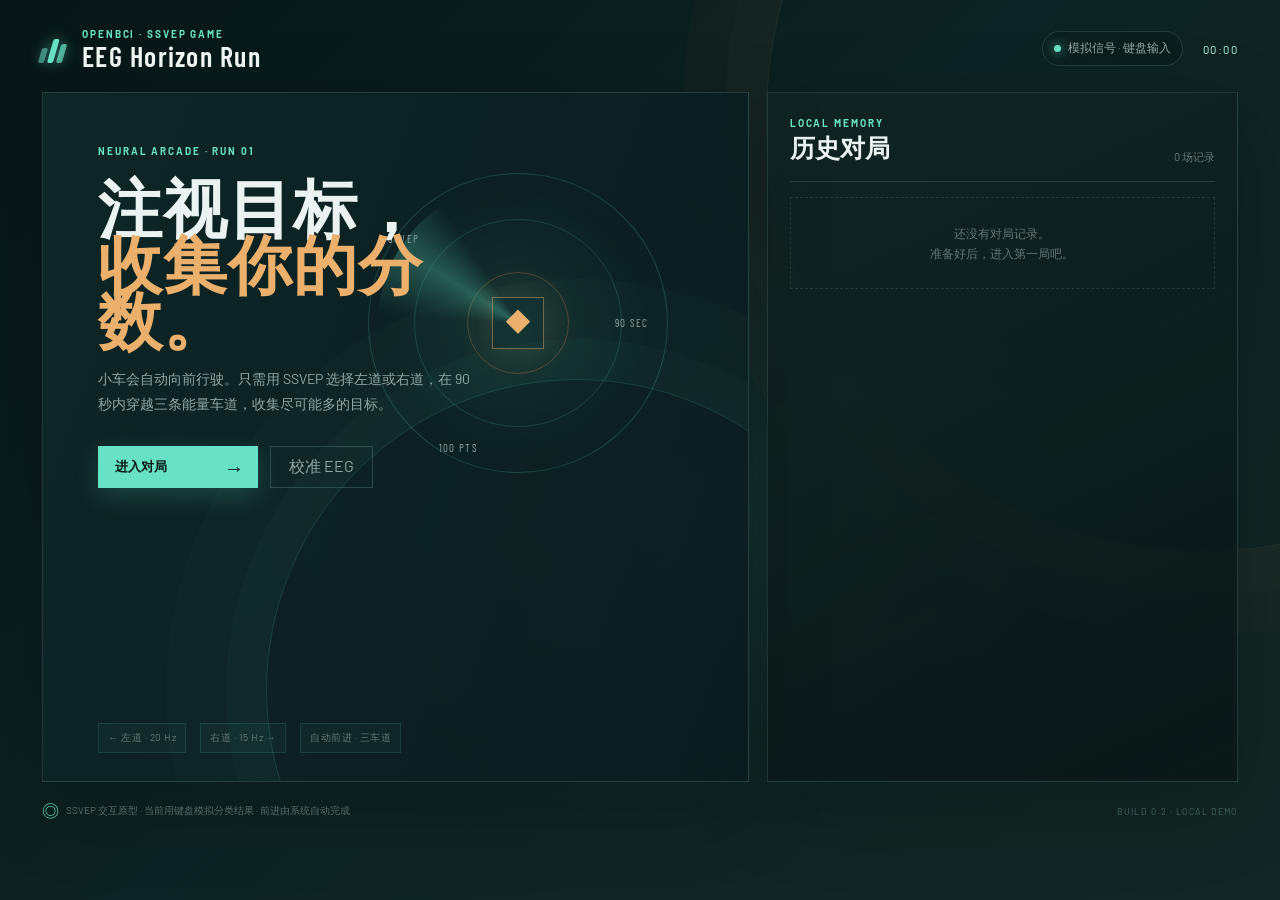
==== commit c02522ab: "feat: preserve car game and add Alpha blink runner" ====
--- a/CARGAME/index.html
+++ b/CARGAME/index.html
@@ -3,43 +3,34 @@
 <head>
   <meta charset="utf-8" />
   <meta name="viewport" content="width=device-width, initial-scale=1" />
-  <title>ALPHA DASH · Blink Runner</title>
+  <title>EEG Horizon Run · SSVEP Game</title>
   <link rel="stylesheet" href="styles.css" />
+  <link rel="stylesheet" href="overrides.css" />
 </head>
 <body>
   <main class="app-shell">
     <header class="topbar">
-      <div class="brand"><div class="brand-mark"><i></i><i></i><i></i></div><div><p class="eyebrow">OPENBCI × OPENVIBE</p><h1>ALPHA DASH</h1></div></div>
-      <div class="top-meta"><button id="connectionPill" class="connection-pill"><i></i><span id="connectionText">模拟模式 · 键盘可用</span></button><span id="sessionTime">00:00</span></div>
+      <div class="brand-lockup"><div class="brand-mark"><span></span><span></span><span></span></div><div><p class="eyebrow">OPENBCI · SSVEP GAME</p><h1>EEG Horizon Run</h1></div></div>
+      <div class="session-meta"><button id="connectionPill" class="connection-pill" title="连接真实 EEG"><i></i><span id="connectionText">模拟信号 · 键盘输入</span></button><div class="session-time" id="sessionTime">00:00</div></div>
     </header>
 
-    <section id="homeScreen" class="screen home-screen">
-      <section class="hero panel">
-        <div class="hero-copy"><p class="eyebrow">NEURAL ARCADE / RUN 01</p><h2>眨一下，<br /><em>跳过障碍。</em></h2><p>小人会自动向前跑。保持专注，让 Alpha 波保持在线；每次眨眼都会触发一次跳跃。收集金币，坚持 40 秒抵达终点。</p><div class="hero-actions"><button id="startButton" class="primary-button">开始闯关 <b>→</b></button><button id="calibrationButton" class="secondary-button">查看接入状态</button></div></div>
-        <div class="hero-visual"><div class="orbit orbit-a"></div><div class="orbit orbit-b"></div><div class="alpha-wave"><span></span><span></span><span></span><span></span><span></span><span></span><span></span></div><div class="hero-runner">●<b>⌁</b></div><span class="visual-label label-one">ALPHA<br /><small>8—13 Hz</small></span><span class="visual-label label-two">BLINK<br /><small>JUMP</small></span><span class="visual-label label-three">40 SEC<br /><small>FINISH</small></span></div>
-        <div class="hero-tags"><span>眨眼 = 跳跃</span><span>金币 = +1</span><span>撞到障碍 = 失败</span></div>
-      </section>
-      <section class="history panel"><div class="section-title"><div><p class="eyebrow">LOCAL MEMORY</p><h2>历史战绩</h2></div><span id="historyCount">0 场</span></div><div id="historyList" class="history-list"></div></section>
+    <section id="homeScreen" class="home-screen screen">
+      <div class="home-hero panel"><div class="hero-copy"><p class="eyebrow">NEURAL ARCADE · RUN 01</p><h2>注视目标，<br /><em>收集你的分数。</em></h2><p>小车会自动向前行驶。只需用 SSVEP 选择左道或右道，在 90 秒内穿越三条能量车道，收集尽可能多的目标。</p><div class="hero-actions"><button id="startButton" class="primary-button"><span>进入对局</span><b>→</b></button><button id="calibrationButton" class="secondary-button">校准 EEG</button></div></div><div class="hero-radar"><div class="radar-ring ring-one"></div><div class="radar-ring ring-two"></div><div class="radar-sweep"></div><div class="radar-car">◆</div><span class="radar-label label-a">SSVEP</span><span class="radar-label label-b">90 SEC</span><span class="radar-label label-c">100 PTS</span></div><div class="hero-tags"><span>← 左道 · 20 Hz</span><span>右道 · 15 Hz →</span><span>自动前进 · 三车道</span></div></div>
+      <section class="history-section panel"><div class="section-title"><div><p class="eyebrow">LOCAL MEMORY</p><h2>历史对局</h2></div><span id="historyCount">0 场记录</span></div><div id="historyList" class="history-list"></div></section>
     </section>
 
-    <section id="gameScreen" class="screen game-screen hidden">
-      <aside class="side-panel panel">
-        <div class="side-head"><div><p class="eyebrow">NEURAL LINK / LIVE</p><h2>闯关遥测</h2></div><span class="live-dot">LIVE</span></div>
-        <div class="metric main-metric"><span>有效金币</span><strong><b id="coinValue">0</b><small> 枚</small></strong><div class="coin-track"><i id="coinBar"></i></div><small class="metric-note">胜利后才计入本局</small></div>
-        <div class="metric"><div class="metric-line"><span>剩余时间</span><strong id="timeValue">00:40</strong></div><div class="time-track"><i id="timeBar"></i></div><small class="metric-note">目标：抵达右侧终点</small></div>
-        <div class="metric"><div class="metric-line"><span>Alpha 状态</span><strong id="alphaValue">待机</strong></div><div class="alpha-track"><i id="alphaBar"></i></div><small id="alphaNote" class="metric-note">等待 EEG / 模拟信号</small></div>
-        <div class="metric"><div class="metric-line"><span>眨眼置信度</span><strong id="blinkValue">—</strong></div><div class="blink-track"><i id="blinkBar"></i></div><small class="metric-note">前额通道 · 自适应阈值</small></div>
-        <div class="metric status-card"><div class="metric-line"><span>当前状态</span><strong id="playerState">准备</strong></div><div class="status-line"><i></i><span id="jumpState">眨眼跳跃已启用</span></div></div>
-        <div class="hint-box"><b>操作提示</b><p>真实 EEG：自然眨眼触发跳跃。<br />演示模式：按 <kbd>空格</kbd> / <kbd>↑</kbd> 跳跃；<kbd>R</kbd> 重开。</p></div>
-      </aside>
-      <section class="stage panel"><div class="stage-head"><div><p class="eyebrow">ALPHA VALLEY / RUN <b>01</b></p><h2>神经跃迁跑</h2></div><div class="stage-legend"><span><i class="legend-coin"></i>金币</span><span><i class="legend-rock"></i>障碍</span><span><i class="legend-flag"></i>终点</span></div></div><div class="game-wrap"><canvas id="gameCanvas" aria-label="Alpha 波眨眼跳跃小游戏"></canvas><div class="canvas-vignette"></div><div class="canvas-hud hud-left"><i></i> ALPHA VALLEY <small>BLINK TO JUMP</small></div><div class="canvas-hud hud-right"><span id="distanceReadout">0000</span><small>M · TO FINISH</small></div><div class="finish-label">FINISH</div></div><div class="event-log"><span class="log-label"><i></i> EVENT STREAM</span><div id="commandLog"><span class="log-empty">等待第一次眨眼…</span></div></div></section>
+    <section id="gameScreen" class="game-screen screen hidden">
+      <aside class="left-rail panel"><div class="rail-header"><div><p class="eyebrow">NEURAL LINK</p><h2>对局状态</h2></div><span class="live-dot">LIVE</span></div><div class="score-card"><div class="metric-label"><span>当前得分</span><span><b id="scoreValue">0</b> <small>/ 100</small></span></div><div class="score-track"><div id="scoreBar"></div></div><div class="tiny-note">碰撞目标自动计分 · 分值上限 100</div></div><div class="metric-card"><div class="metric-label"><span>剩余时间</span><span class="time-value" id="timeValue">01:30</span></div><div class="time-track"><div id="timeBar"></div></div><div class="tiny-note">自动前进中 · 只需控制左右</div></div><div class="metric-card"><div class="metric-label"><span>当前车道</span><span id="laneValue">中道</span></div><div class="lane-indicator"><i></i><i class="current"></i><i></i></div><div class="tiny-note">← / → 或点击 SSVEP 目标</div></div><div class="metric-card"><div class="metric-label"><span>信号置信度</span><span id="confidenceValue">86%</span></div><div class="confidence-track"><div id="confidenceBar"></div></div><div class="tiny-note">连续确认阈值 <b>72%</b></div></div><div class="electrode-card"><div class="metric-label"><span>枕区电极</span><span class="signal-good">● 稳定</span></div><div class="electrode-grid"><span>O1 <i></i></span><span>Oz <i></i></span><span>O2 <i></i></span><span>Pz <i></i></span></div></div><div class="hint-box"><span class="hint-icon">⌘</span><p><b>体验模式</b><br />使用 ← / → 或点击边缘按钮模拟 EEG 指令。按 <kbd>Esc</kbd> 结束本局。</p></div></aside>
+      <section class="game-stage panel"><div class="stage-header"><div><p class="eyebrow">LIVE VEHICLE TELEMETRY</p><h2>Horizon Valley <span>/ RUN <b id="runNumber">01</b></span></h2></div><div class="drive-readout"><span class="readout-label">驾驶模式</span><strong>AUTO DRIVE</strong></div></div><div class="game-wrap"><canvas id="gameCanvas" aria-label="三车道小车收集游戏"></canvas><div class="scene-vignette"></div><div class="scene-hud hud-top-left"><span class="hud-dot"></span> HORIZON VALLEY <small>COLLECT THE SIGNALS</small></div><div class="scene-hud hud-top-right"><span>RUN <b>01</b></span><small>OPENBCI FIELD TEST</small></div><div class="scene-hud hud-bottom-left"><span id="driveMode">AUTO DRIVE</span><small id="driveSubtext">前进 · 目标自动刷新</small></div><div class="scene-hud hud-bottom-right"><span id="speedReadout">058</span><small>KM/H · SIM</small></div><div class="lane-markers"><span>01</span><span>02</span><span>03</span></div></div><div class="timeline-row"><div class="timeline-label"><span class="pulse-dot"></span><span>COLLECTED LOG</span></div><div class="command-log" id="commandLog"><span class="log-empty">等待收集目标…</span></div></div></section>
     </section>
 
-    <button class="jump-button" id="jumpButton" aria-label="模拟眨眼跳跃"><span>⌁</span><b>眨眼跳跃</b><small>SPACE / ↑</small></button>
-    <footer class="footer"><span>低延迟 EEG 原型 · OpenBCI GUI → LSL → OpenViBE → WebSocket</span><button id="homeButton">返回主页</button><em>BUILD 1.0 · 40 SEC RUN</em></footer>
+    <button class="neural-button command-button button-left" data-command="left" style="--freq:20;" aria-label="左道，20赫兹"><span class="button-glyph">←</span><span class="button-copy"><b>左道</b><small>20 Hz · EEG 2/4/6</small></span></button>
+    <button class="neural-button command-button button-right" data-command="right" style="--freq:15;" aria-label="右道，15赫兹"><span class="button-copy align-right"><b>右道</b><small>15 Hz · EEG 2/4/6</small></span><span class="button-glyph">→</span></button>
+    <footer class="footer-bar"><div class="footer-note"><span class="footer-icon">◎</span> SSVEP 交互原型 · 当前用键盘模拟分类结果 · 前进由系统自动完成</div><div class="footer-actions"><button id="homeButton" class="text-button">返回主页</button><span class="version">BUILD 0.2 · LOCAL DEMO</span></div></footer>
   </main>
 
-  <div id="resultModal" class="modal hidden" role="dialog" aria-modal="true"><div class="result-card"><div id="resultBadge" class="result-badge">✦</div><p id="resultKicker" class="eyebrow">RUN COMPLETE</p><h2 id="resultTitle">抵达终点！</h2><p id="resultPhrase" class="result-phrase">Alpha 节奏稳定，漂亮地完成了本次闯关。</p><div class="result-score"><span>本局累计金币</span><strong id="finalCoins">0</strong><small>枚</small></div><div class="result-stats"><span>拾取金币 <b id="resultCollected">0</b></span><span>有效金币 <b id="resultValid">0</b></span><span>对局时长 <b id="resultDuration">00:40</b></span></div><div class="modal-actions"><button id="replayButton" class="primary-button">再来一局 <b>↻</b></button><button id="finishButton" class="secondary-button">回到主页</button></div></div></div>
+  <div id="resultModal" class="modal-backdrop hidden" role="dialog" aria-modal="true" aria-labelledby="resultTitle"><div class="result-modal"><div class="celebration-orbit orbit-a"></div><div class="celebration-orbit orbit-b"></div><div class="celebration-star star-a">✦</div><div class="celebration-star star-b">✧</div><div class="trophy">★</div><p class="eyebrow">RUN COMPLETE · EEG VERIFIED</p><h2 id="resultTitle">信号捕获完成</h2><p class="result-phrase" id="resultPhrase">漂亮的路线判断！</p><div class="final-score"><span>FINAL SCORE</span><strong id="finalScore">0</strong><small>/ 100</small></div><div class="result-stats"><span><b id="resultTargets">0</b> 个目标</span><span><b id="resultDuration">01:30</b> 对局时长</span></div><div class="modal-actions"><button id="replayButton" class="primary-button"><span>再来一局</span><b>↻</b></button><button id="finishButton" class="secondary-button">结束游戏</button></div></div></div>
+  <div id="calibrationModal" class="modal-backdrop calibration-backdrop hidden" role="dialog" aria-modal="true" aria-labelledby="calibrationTitle"><div class="result-modal calibration-modal"><p class="eyebrow">PERSONAL SSVEP CALIBRATION</p><h2 id="calibrationTitle">EEG 个人校准</h2><p id="calibrationInstruction" class="result-phrase">请先启动 OpenViBE 场景，再开始校准。</p><div class="calibration-phase" id="calibrationPhase">等待开始</div><strong class="calibration-countdown" id="calibrationCountdown">--</strong><div class="calibration-progress"><div id="calibrationProgressBar"></div></div><div class="modal-actions"><button id="calibrationStartButton" class="primary-button"><span>开始校准</span><b>◎</b></button><button id="calibrationCloseButton" class="secondary-button">关闭</button></div></div></div>
   <script src="app.js"></script>
 </body>
 </html>
--- a/CARGAME/styles.css
+++ b/CARGAME/styles.css
@@ -1,5 +1,16 @@
 @import url('https://fonts.googleapis.com/css2?family=Barlow+Condensed:wght@500;600;700&family=Barlow:wght@400;500;600;700&display=swap');
-:root{--bg:#0b101a;--panel:#111a2a;--line:rgba(150,177,208,.2);--ink:#edf3fa;--muted:#8fa3b9;--dim:#61758d;--cyan:#7ee7e1;--lime:#c8ec79;--orange:#ff9f5a;--pink:#ff739b}
-*{box-sizing:border-box}html,body{margin:0;min-height:100%;background:var(--bg);color:var(--ink);font-family:Barlow,"Microsoft YaHei",sans-serif}body{overflow-x:hidden}body:before{content:"";position:fixed;inset:0;pointer-events:none;opacity:.3;background:linear-gradient(rgba(255,255,255,.035) 1px,transparent 1px),linear-gradient(90deg,rgba(255,255,255,.025) 1px,transparent 1px);background-size:42px 42px;mask-image:linear-gradient(to bottom,#000,transparent 95%)}button{font:inherit;cursor:pointer}.app-shell{position:relative;min-height:100vh;padding:26px 42px 18px;isolation:isolate}.app-shell:after{content:"";position:fixed;z-index:-1;inset:auto -15vw -35vw auto;width:70vw;height:70vw;border:1px solid rgba(126,231,225,.12);border-radius:50%;box-shadow:0 0 0 50px rgba(126,231,225,.025),0 0 0 100px rgba(255,159,90,.025)}.topbar,.footer{max-width:1420px;margin:0 auto;display:flex;align-items:center;justify-content:space-between}.topbar{margin-bottom:20px}.brand,.top-meta,.connection-pill,.stage-legend,.side-head,.metric-line,.status-line,.footer{display:flex;align-items:center}.brand{gap:12px}.brand-mark{display:flex;gap:4px;align-items:end;height:29px;transform:skew(-14deg)}.brand-mark i{width:7px;border-radius:2px;background:var(--cyan);box-shadow:0 0 13px rgba(126,231,225,.6)}.brand-mark i:nth-child(1){height:14px;opacity:.55}.brand-mark i:nth-child(2){height:27px}.brand-mark i:nth-child(3){height:19px;opacity:.75}.eyebrow{margin:0 0 4px;color:var(--cyan);font-size:10px;font-weight:700;letter-spacing:.18em}.brand h1{margin:0;font:600 29px/.9 "Barlow Condensed",sans-serif;letter-spacing:.08em}.top-meta{gap:18px;color:var(--muted);font-size:12px;letter-spacing:.08em}.connection-pill{gap:7px;padding:8px 12px;color:var(--muted);border:1px solid var(--line);border-radius:99px;background:rgba(17,26,42,.7)}.connection-pill i{width:7px;height:7px;border-radius:50%;background:var(--orange);box-shadow:0 0 10px var(--orange)}.connection-pill.connected i{background:var(--cyan);box-shadow:0 0 10px var(--cyan)}.connection-pill.error i{background:var(--pink)}.panel{border:1px solid var(--line);background:linear-gradient(145deg,rgba(22,34,53,.94),rgba(11,17,29,.92));box-shadow:0 24px 75px rgba(0,0,0,.22)}.screen{max-width:1420px;margin:0 auto}.hidden{display:none!important}
-.home-screen{display:grid;grid-template-columns:minmax(560px,1.45fr) minmax(340px,1fr);gap:18px;min-height:690px}.hero{position:relative;min-height:520px;padding:58px;overflow:hidden;background:linear-gradient(120deg,rgba(26,46,67,.96),rgba(14,22,40,.9))}.hero:before{content:"";position:absolute;inset:auto auto -235px -180px;width:620px;height:620px;border:1px solid rgba(200,236,121,.2);border-radius:50%;box-shadow:0 0 0 42px rgba(200,236,121,.025),0 0 0 94px rgba(200,236,121,.018)}.hero-copy{position:relative;z-index:1;max-width:470px}.hero h2{margin:23px 0 20px;font:600 72px/.86 "Barlow Condensed",sans-serif;letter-spacing:.02em}.hero h2 em{color:var(--lime);font-style:normal}.hero-copy>p:not(.eyebrow){max-width:405px;color:var(--muted);font-size:15px;line-height:1.75}.hero-actions,.modal-actions{display:flex;gap:10px;align-items:center}.primary-button,.secondary-button{min-width:152px;padding:12px 16px;border:0;font-size:13px;font-weight:700}.primary-button{display:flex;justify-content:space-between;align-items:center;gap:24px;color:#10191b;background:var(--cyan);box-shadow:0 8px 26px rgba(126,231,225,.18);transition:.2s}.primary-button:hover{transform:translateY(-2px);box-shadow:0 12px 30px rgba(126,231,225,.3)}.primary-button b{font-size:20px}.secondary-button{color:var(--ink);border:1px solid rgba(126,231,225,.28);background:rgba(126,231,225,.07)}.hero-actions .primary-button,.hero-actions .secondary-button{margin-top:30px}.hero-visual{position:absolute;right:58px;top:95px;width:345px;height:345px;border:1px solid rgba(126,231,225,.2);border-radius:50%;background:radial-gradient(circle,rgba(126,231,225,.11),transparent 65%)}.orbit{position:absolute;inset:44px;border:1px dashed rgba(126,231,225,.23);border-radius:50%}.orbit-b{inset:104px;border-color:rgba(255,159,90,.3)}.alpha-wave{position:absolute;left:36px;right:36px;top:48%;display:flex;gap:7px;align-items:center;justify-content:center;height:40px;transform:rotate(-9deg)}.alpha-wave span{width:7px;border-radius:8px;background:var(--cyan);box-shadow:0 0 12px rgba(126,231,225,.55)}.alpha-wave span:nth-child(1),.alpha-wave span:nth-child(7){height:10px;opacity:.45}.alpha-wave span:nth-child(2),.alpha-wave span:nth-child(6){height:22px;opacity:.65}.alpha-wave span:nth-child(3),.alpha-wave span:nth-child(5){height:32px}.alpha-wave span:nth-child(4){height:43px;background:var(--lime)}.hero-runner{position:absolute;left:50%;top:50%;display:grid;place-items:center;width:58px;height:58px;color:var(--lime);font-size:31px;border:1px solid rgba(200,236,121,.6);transform:translate(-50%,-50%);box-shadow:0 0 35px rgba(200,236,121,.25)}.hero-runner b{position:absolute;right:8px;bottom:5px;color:var(--orange);font-size:16px}.visual-label{position:absolute;color:var(--muted);font:600 13px/1 "Barlow Condensed",sans-serif;letter-spacing:.13em}.visual-label small{color:var(--dim);font:10px Barlow,sans-serif;letter-spacing:.08em}.label-one{left:12px;top:58px}.label-two{right:8px;top:140px}.label-three{left:77px;bottom:14px}.hero-tags{position:absolute;bottom:28px;left:58px;display:flex;gap:9px;color:var(--dim);font-size:10px}.hero-tags span{padding:7px 9px;border:1px solid rgba(126,231,225,.13);background:rgba(126,231,225,.04)}.history{padding:24px 22px}.section-title{display:flex;align-items:end;justify-content:space-between;padding-bottom:16px;border-bottom:1px solid var(--line)}.section-title h2{margin:0;font:600 26px/1 "Barlow Condensed",sans-serif}.section-title>span{color:var(--dim);font-size:11px}.history-list{display:flex;flex-direction:column;gap:9px;margin-top:15px}.history-empty{padding:30px 10px;color:var(--dim);font-size:12px;line-height:1.8;text-align:center;border:1px dashed rgba(150,177,208,.18)}.history-item{display:grid;grid-template-columns:1fr auto;gap:5px 10px;padding:13px;border:1px solid rgba(150,177,208,.14);background:rgba(5,12,23,.4)}.history-main{display:flex;align-items:baseline;gap:7px}.history-score{color:var(--lime);font:600 27px/1 "Barlow Condensed",sans-serif}.history-date,.history-detail{color:var(--dim);font-size:10px}.history-detail{color:var(--muted)}.history-outcome{grid-row:1/span 2;align-self:center;padding:5px 8px;color:var(--cyan);border:1px solid rgba(126,231,225,.24);font-size:10px}.history-outcome.fail{color:var(--pink);border-color:rgba(255,115,155,.25)}
-.game-screen{display:grid;grid-template-columns:260px minmax(560px,1fr);gap:18px;min-height:690px}.side-panel{padding:22px 18px;display:flex;flex-direction:column;gap:11px}.side-head{justify-content:space-between;padding-bottom:17px;border-bottom:1px solid var(--line)}.side-head h2,.stage-head h2{margin:0;font:600 26px/1 "Barlow Condensed",sans-serif;letter-spacing:.03em}.live-dot{padding:4px 7px;color:var(--cyan);border:1px solid rgba(126,231,225,.3);font-size:9px;letter-spacing:.15em}.live-dot:before{content:"";display:inline-block;width:5px;height:5px;margin-right:5px;border-radius:50%;background:var(--cyan);box-shadow:0 0 10px var(--cyan)}.metric{padding:12px;border:1px solid rgba(150,177,208,.14);background:rgba(5,12,23,.43)}.metric-line{justify-content:space-between;color:var(--muted);font-size:11px}.metric-line strong,.main-metric>strong{color:var(--cyan);font:500 18px "Barlow Condensed",sans-serif}.main-metric>span{color:var(--muted);font-size:11px}.main-metric>strong{display:block;margin-top:4px;color:var(--lime);font-size:36px}.main-metric small{font:11px Barlow,sans-serif;color:var(--dim)}.time-track,.coin-track,.alpha-track,.blink-track{height:5px;margin:10px 0 7px;overflow:hidden;background:#233047}.time-track i,.coin-track i,.alpha-track i,.blink-track i{display:block;height:100%;width:0;background:var(--cyan);box-shadow:0 0 10px var(--cyan);transition:width .2s}.coin-track i,.alpha-track i{background:var(--lime);box-shadow:0 0 10px var(--lime)}.blink-track i{background:var(--orange);box-shadow:0 0 10px var(--orange)}.metric-note{color:var(--dim);font-size:10px}.status-card{margin-top:1px}.status-card .metric-line strong{color:var(--lime);font-size:16px}.status-line{gap:7px;margin-top:11px;color:var(--muted);font-size:10px}.status-line i{width:6px;height:6px;border-radius:50%;background:var(--cyan);box-shadow:0 0 8px var(--cyan)}.hint-box{margin-top:auto;padding:12px;border-left:2px solid var(--orange);color:var(--muted);background:rgba(255,159,90,.06);font-size:10px;line-height:1.5}.hint-box b{color:var(--orange)}.hint-box p{margin:7px 0 0}.hint-box kbd{padding:1px 4px;color:var(--orange);border:1px solid rgba(255,159,90,.35);font-size:9px}.stage{min-width:0;padding:22px;display:flex;flex-direction:column}.stage-head{display:flex;align-items:center;justify-content:space-between;margin-bottom:14px}.stage-head .eyebrow b{color:var(--orange)}.stage-legend{gap:12px;color:var(--muted);font-size:10px}.stage-legend span{display:flex;align-items:center;gap:5px}.stage-legend i{display:inline-block;width:8px;height:8px}.legend-coin{border-radius:50%;background:var(--lime);box-shadow:0 0 7px var(--lime)}.legend-rock{background:var(--orange)}.legend-flag{background:var(--cyan)}.game-wrap{position:relative;min-height:545px;flex:1;overflow:hidden;border:1px solid rgba(150,177,208,.2);background:#18243b}.game-wrap canvas{display:block;width:100%;height:100%}.canvas-vignette{position:absolute;inset:0;pointer-events:none;box-shadow:inset 0 0 100px rgba(0,0,0,.4)}.canvas-hud{position:absolute;top:16px;color:rgba(237,243,250,.76);font:12px "Barlow Condensed",sans-serif;letter-spacing:.13em}.canvas-hud i{display:inline-block;width:6px;height:6px;margin-right:7px;border-radius:50%;background:var(--lime);box-shadow:0 0 9px var(--lime)}.canvas-hud small{display:block;margin-top:4px;color:rgba(237,243,250,.4);font:8px Barlow,sans-serif;letter-spacing:.16em}.hud-left{left:17px}.hud-right{right:17px;text-align:right}.hud-right span{color:var(--lime);font-size:25px}.finish-label{position:absolute;right:30px;bottom:24%;color:rgba(126,231,225,.7);font:600 10px "Barlow Condensed",sans-serif;letter-spacing:.2em}.event-log{display:flex;align-items:center;gap:13px;min-height:42px;border-bottom:1px solid rgba(150,177,208,.13)}.log-label{display:flex;align-items:center;gap:7px;color:var(--dim);font-size:9px;letter-spacing:.14em;white-space:nowrap}.log-label i{width:5px;height:5px;border-radius:50%;background:var(--cyan);box-shadow:0 0 8px var(--cyan)}#commandLog{display:flex;gap:7px;align-items:center;min-width:0;overflow:hidden;color:var(--muted);font-size:10px;white-space:nowrap}.log-chip{padding:3px 7px;border:1px solid rgba(126,231,225,.2);color:var(--cyan);background:rgba(126,231,225,.05)}.log-chip strong{color:var(--ink);font-size:11px}.jump-button{position:fixed;z-index:5;right:35px;bottom:76px;display:grid;grid-template-columns:36px 1fr;grid-template-rows:auto auto;column-gap:7px;align-items:center;padding:10px 14px 9px 10px;color:var(--ink);border:1px solid rgba(200,236,121,.38);background:rgba(16,29,39,.94);box-shadow:0 8px 24px rgba(0,0,0,.22)}.jump-button span{grid-row:1/span 2;color:var(--lime);font-size:25px}.jump-button b{font-size:12px}.jump-button small{color:var(--dim);font-size:9px}.jump-button.pulse{animation:button-pulse .26s ease}.footer{gap:18px;margin-top:14px;color:var(--dim);font-size:10px}.footer button{padding:0;color:var(--muted);border:0;background:none}.footer em{font-style:normal;letter-spacing:.08em}.modal{position:fixed;z-index:10;inset:0;display:grid;place-items:center;padding:20px;background:rgba(4,8,16,.76);backdrop-filter:blur(8px)}.result-card{position:relative;width:min(430px,100%);padding:34px 36px;text-align:center;border:1px solid rgba(126,231,225,.3);background:linear-gradient(145deg,#172a3e,#0d1728);box-shadow:0 25px 80px rgba(0,0,0,.46)}.result-badge{display:grid;place-items:center;width:58px;height:58px;margin:0 auto 14px;color:var(--lime);border:1px solid rgba(200,236,121,.55);font-size:27px;box-shadow:0 0 35px rgba(200,236,121,.2)}.result-card.fail .result-badge{color:var(--pink);border-color:rgba(255,115,155,.5);box-shadow:0 0 35px rgba(255,115,155,.18)}.result-card h2{margin:7px 0 10px;font:600 40px/1 "Barlow Condensed",sans-serif}.result-phrase{min-height:24px;margin:0;color:var(--muted);font-size:13px;line-height:1.6}.result-score{margin:22px 0 17px;padding:15px;border:1px solid rgba(126,231,225,.15);background:rgba(126,231,225,.04)}.result-score span{display:block;color:var(--dim);font-size:10px;letter-spacing:.08em}.result-score strong{color:var(--lime);font:600 65px/.9 "Barlow Condensed",sans-serif}.result-score small{color:var(--muted);font-size:12px}.result-stats{display:flex;justify-content:center;gap:15px;color:var(--dim);font-size:10px}.result-stats b{color:var(--ink);font-size:13px}.modal-actions{justify-content:center;margin-top:24px}.modal-actions .primary-button,.modal-actions .secondary-button{margin:0}.modal-actions .secondary-button{min-width:auto}.history-item .history-score.fail{color:var(--pink)}@keyframes button-pulse{0%{transform:scale(1)}50%{transform:scale(1.06);box-shadow:0 0 26px rgba(200,236,121,.5)}100%{transform:scale(1)}}@media(max-width:1050px){.app-shell{padding:20px}.home-screen{grid-template-columns:1fr}.hero-visual{right:9%;opacity:.65}.game-screen{grid-template-columns:1fr}.side-panel{display:grid;grid-template-columns:repeat(2,1fr)}.side-head,.hint-box{grid-column:1/-1}.hint-box{margin-top:0}.game-wrap{min-height:480px}}@media(max-width:650px){.app-shell{padding:15px}.topbar{align-items:flex-start}.top-meta{gap:7px;flex-direction:column;align-items:flex-end}.hero{padding:35px 25px;min-height:575px}.hero h2{font-size:57px}.hero-visual{right:-90px;top:165px;opacity:.42}.hero-tags{left:25px;flex-wrap:wrap;right:20px}.hero-actions{flex-wrap:wrap}.game-screen{min-height:auto}.stage{padding:13px}.stage-legend{display:none}.side-panel{padding:15px;gap:8px}.jump-button{right:18px;bottom:64px}.footer{align-items:flex-start;flex-wrap:wrap;gap:6px}}
+:root{--ink:#eaf3f2;--muted:#90a8a6;--dim:#617775;--line:rgba(137,182,174,.20);--teal:#68e2c4;--teal-bright:#b0ffe5;--orange:#f08a58;--sand:#ebb16c;--panel:rgba(12,29,30,.82)}
+*{box-sizing:border-box}html,body{margin:0;min-height:100%;background:#081516}body{overflow-x:hidden;color:var(--ink);font-family:Barlow,"Microsoft YaHei",sans-serif}body::before{content:"";position:fixed;inset:0;pointer-events:none;opacity:.13;background-image:linear-gradient(rgba(255,255,255,.035) 1px,transparent 1px),linear-gradient(90deg,rgba(255,255,255,.025) 1px,transparent 1px);background-size:48px 48px;mask-image:linear-gradient(to bottom,black,transparent 86%)}button{font:inherit}.app-shell{position:relative;min-height:100vh;padding:28px 42px 22px;isolation:isolate}.app-shell::before{content:"";position:fixed;z-index:-2;inset:0;background:radial-gradient(ellipse at 52% 56%,rgba(48,104,96,.26),transparent 43%),linear-gradient(135deg,#071617 0%,#0d2222 47%,#122725 100%)}.app-shell::after{content:"";position:fixed;z-index:-1;width:68vw;height:68vw;right:-28vw;top:-25vw;border-radius:50%;border:1px solid rgba(218,163,100,.10);box-shadow:0 0 0 42px rgba(218,163,100,.025),0 0 0 84px rgba(218,163,100,.018)}
+.topbar,.footer-bar{display:flex;justify-content:space-between;align-items:center}.topbar{max-width:1420px;margin:0 auto 22px}.brand-lockup,.session-meta,.connection-pill,.rail-header,.metric-label,.stage-header,.drive-readout,.footer-actions{display:flex;align-items:center}.brand-lockup{gap:13px}.brand-mark{display:flex;gap:3px;align-items:end;width:27px;height:29px;transform:skew(-16deg)}.brand-mark span{display:block;width:6px;border-radius:2px;background:var(--teal);box-shadow:0 0 14px rgba(104,226,196,.55)}.brand-mark span:nth-child(1){height:15px;opacity:.56}.brand-mark span:nth-child(2){height:24px}.brand-mark span:nth-child(3){height:19px;opacity:.75}.eyebrow{margin:0 0 3px;color:var(--teal);font-size:10px;font-weight:700;letter-spacing:.19em}h1,h2,p{margin-top:0}.topbar h1{margin:0;color:#f2f8f5;font-family:"Barlow Condensed",sans-serif;font-size:28px;line-height:.95;letter-spacing:.045em;font-weight:600}.session-meta{gap:20px;color:var(--muted);font-size:12px}.connection-pill{gap:7px;padding:8px 11px;border:1px solid var(--line);border-radius:99px;background:rgba(10,28,28,.56)}.connection-pill i{width:7px;height:7px;border-radius:50%;background:var(--teal);box-shadow:0 0 12px var(--teal)}.session-time{color:var(--teal-bright);font-variant-numeric:tabular-nums;letter-spacing:.12em}
+.panel{border:1px solid var(--line);background:linear-gradient(155deg,rgba(17,36,36,.91),rgba(9,22,23,.87));box-shadow:0 24px 80px rgba(0,0,0,.20)}.screen{max-width:1420px;margin:0 auto}.hidden{display:none!important}
+.home-screen{display:grid;grid-template-columns:minmax(500px,1.5fr) minmax(320px,1fr);gap:18px;min-height:690px}.home-hero{position:relative;min-height:470px;padding:52px 55px;overflow:hidden;background:linear-gradient(110deg,rgba(15,39,39,.96),rgba(10,26,29,.86))}.home-hero::before{content:"";position:absolute;right:-140px;bottom:-220px;width:620px;height:620px;border-radius:50%;border:1px solid rgba(104,226,196,.17);box-shadow:0 0 0 40px rgba(104,226,196,.025),0 0 0 100px rgba(104,226,196,.02)}.hero-copy{position:relative;z-index:1;max-width:450px}.hero-copy h2{margin:22px 0 18px;font-family:"Barlow Condensed",sans-serif;font-size:64px;line-height:.88;letter-spacing:.015em}.hero-copy h2 em{color:var(--sand);font-style:normal}.hero-copy>p:not(.eyebrow){max-width:375px;color:var(--muted);font-size:14px;line-height:1.8}.hero-tags{position:absolute;left:55px;bottom:28px;display:flex;gap:14px;color:var(--dim);font-size:10px;letter-spacing:.05em}.hero-tags span{padding:7px 9px;border:1px solid rgba(104,226,196,.12);background:rgba(104,226,196,.035)}.primary-button{display:flex;align-items:center;justify-content:space-between;gap:32px;min-width:160px;margin-top:30px;padding:12px 14px 12px 17px;color:#071716;border:0;background:var(--teal);box-shadow:0 8px 24px rgba(104,226,196,.18);font-size:13px;font-weight:700;cursor:pointer;transition:transform .2s ease,box-shadow .2s ease}.primary-button:hover{transform:translateY(-2px);box-shadow:0 12px 30px rgba(104,226,196,.30)}.primary-button b{font-size:20px;line-height:14px}.hero-radar{position:absolute;right:80px;top:80px;width:300px;height:300px;border:1px solid rgba(104,226,196,.20);border-radius:50%;background:radial-gradient(circle,rgba(104,226,196,.09),transparent 65%)}.radar-ring{position:absolute;border:1px solid rgba(104,226,196,.17);border-radius:50%;inset:45px}.ring-two{inset:98px;border-color:rgba(240,138,88,.28)}.radar-sweep{position:absolute;inset:9px;border-radius:50%;background:conic-gradient(from 0deg,transparent 0 76%,rgba(104,226,196,.28) 84%,transparent 91%);animation:spin 4s linear infinite}.radar-car{position:absolute;left:50%;top:50%;transform:translate(-50%,-50%);display:grid;place-items:center;width:52px;height:52px;border:1px solid rgba(235,177,108,.45);color:var(--sand);font-size:26px;box-shadow:0 0 35px rgba(235,177,108,.18)}.radar-label{position:absolute;color:var(--muted);font-family:"Barlow Condensed",sans-serif;font-size:11px;letter-spacing:.12em}.label-a{left:19px;top:58px}.label-b{right:18px;top:142px}.label-c{left:70px;bottom:18px}
+.history-section{padding:24px 22px}.section-title{display:flex;align-items:flex-end;justify-content:space-between;padding-bottom:16px;border-bottom:1px solid var(--line)}.section-title h2{margin:0;font-family:"Barlow Condensed",sans-serif;font-size:25px}.section-title>span{color:var(--dim);font-size:11px}.history-list{display:flex;flex-direction:column;gap:9px;margin-top:15px}.history-empty{padding:25px 10px;color:var(--dim);font-size:12px;line-height:1.7;text-align:center;border:1px dashed rgba(137,182,174,.16)}.history-item{display:grid;grid-template-columns:1fr auto;gap:5px 12px;padding:13px;border:1px solid rgba(137,182,174,.13);background:rgba(9,24,25,.58)}.history-main{display:flex;align-items:baseline;gap:8px}.history-score{color:var(--sand);font-family:"Barlow Condensed",sans-serif;font-size:26px}.history-date{color:var(--dim);font-size:10px}.history-detail{color:var(--muted);font-size:10px}.history-play{grid-row:1 / span 2;align-self:center;padding:5px 8px;color:var(--teal);border:1px solid rgba(104,226,196,.25);background:transparent;font-size:10px;cursor:pointer}.history-play:hover{background:rgba(104,226,196,.08)}
+.game-screen{display:grid;grid-template-columns:260px minmax(560px,1fr);gap:18px;min-height:690px}.left-rail{padding:23px 19px;display:flex;flex-direction:column;gap:12px}.rail-header{justify-content:space-between;border-bottom:1px solid var(--line);padding-bottom:18px}.rail-header h2,.stage-header h2{margin:0;font-family:"Barlow Condensed",sans-serif;letter-spacing:.035em;font-size:24px;font-weight:600}.live-dot{padding:4px 7px;border:1px solid rgba(104,226,196,.35);color:var(--teal);font-size:9px;letter-spacing:.15em}.live-dot::before{content:"";display:inline-block;width:5px;height:5px;margin-right:5px;vertical-align:1px;border-radius:50%;background:var(--teal);animation:breathe 1.3s infinite}.metric-card,.score-card,.electrode-card{padding:13px;border:1px solid rgba(137,182,174,.13);background:rgba(9,24,25,.58)}.metric-label{justify-content:space-between;color:var(--muted);font-size:11px;letter-spacing:.04em}.metric-label>span:last-child{color:var(--teal-bright);font-size:16px;font-variant-numeric:tabular-nums}.metric-label small{color:var(--dim);font-size:10px}.time-value{color:var(--sand)!important}.signal-good{color:var(--teal)!important;font-size:10px!important}.score-track,.time-track,.confidence-track{height:5px;margin:12px 0 8px;overflow:hidden;background:#1c3433}.score-track div{width:0;height:100%;background:linear-gradient(90deg,var(--orange),var(--sand));box-shadow:0 0 12px var(--orange);transition:width .3s ease}.time-track div{width:100%;height:100%;background:var(--teal);box-shadow:0 0 12px var(--teal);transition:width .3s ease}.confidence-track div{width:86%;height:100%;background:linear-gradient(90deg,var(--teal),var(--teal-bright));box-shadow:0 0 12px var(--teal);transition:width .3s ease}.tiny-note{color:var(--dim);font-size:10px}.tiny-note b{color:var(--muted);font-weight:500}.lane-indicator{display:flex;justify-content:center;gap:10px;margin:14px 0 11px}.lane-indicator i{width:8px;height:8px;border-radius:50%;background:#2b4442}.lane-indicator i.current{background:var(--teal);box-shadow:0 0 10px var(--teal)}.electrode-grid{display:grid;grid-template-columns:1fr 1fr;gap:7px;margin-top:12px}.electrode-grid span{padding:7px 8px;color:var(--muted);font-family:"Barlow Condensed",sans-serif;font-size:12px;border:1px solid rgba(104,226,196,.14)}.electrode-grid i{float:right;width:6px;height:6px;margin-top:4px;border-radius:50%;background:var(--teal);box-shadow:0 0 8px var(--teal)}.hint-box{display:flex;gap:9px;margin-top:auto;padding:12px;color:var(--muted);border-left:2px solid var(--orange);background:rgba(240,138,88,.055);font-size:10px;line-height:1.45}.hint-box p{margin:0}.hint-box b{color:var(--sand)}.hint-icon{color:var(--sand);font-size:18px}.hint-box kbd{padding:1px 4px;border:1px solid rgba(235,177,108,.36);color:var(--sand);font-size:9px}
+.game-stage{min-width:0;padding:23px;display:flex;flex-direction:column}.stage-header{justify-content:space-between;margin-bottom:15px}.stage-header h2{font-size:26px}.stage-header h2 span{color:var(--dim);font-size:17px}.drive-readout{gap:13px}.readout-label{color:var(--dim);font-size:10px;letter-spacing:.1em}.drive-readout strong{color:var(--teal);font-family:"Barlow Condensed",sans-serif;font-size:20px;letter-spacing:.06em}.game-wrap{position:relative;min-height:545px;flex:1;overflow:hidden;border:1px solid rgba(137,182,174,.18);background:#183537}.game-wrap canvas{display:block;width:100%;height:100%}.scene-vignette{position:absolute;inset:0;pointer-events:none;box-shadow:inset 0 0 100px rgba(0,0,0,.45)}.scene-hud{position:absolute;color:rgba(232,247,239,.72);font-family:"Barlow Condensed",sans-serif;font-size:12px;letter-spacing:.11em}.scene-hud small{display:block;margin-top:3px;color:rgba(232,247,239,.42);font-family:Barlow,sans-serif;font-size:8px;letter-spacing:.16em}.hud-top-left{top:17px;left:19px}.hud-top-right{top:17px;right:19px;text-align:right}.hud-top-right b{color:var(--sand)}.hud-bottom-left{bottom:17px;left:19px}.hud-bottom-left span{color:var(--teal-bright);font-size:18px}.hud-bottom-right{right:19px;bottom:17px;text-align:right}.hud-bottom-right span{color:var(--sand);font-family:"Barlow Condensed",sans-serif;font-size:34px;line-height:.85;letter-spacing:.05em}.hud-dot{display:inline-block;width:6px;height:6px;margin-right:7px;vertical-align:2px;border-radius:50%;background:var(--orange);box-shadow:0 0 10px var(--orange)}.lane-markers{position:absolute;left:50%;top:39%;display:flex;width:48%;justify-content:space-between;transform:translateX(-50%);color:rgba(238,215,163,.36);font-family:"Barlow Condensed",sans-serif;font-size:10px;letter-spacing:.15em}.timeline-row{display:flex;align-items:center;gap:13px;min-height:42px;border-bottom:1px solid rgba(137,182,174,.13)}.timeline-label{display:flex;align-items:center;gap:7px;color:var(--dim);font-size:9px;letter-spacing:.12em;white-space:nowrap}.pulse-dot{width:5px;height:5px;border-radius:50%;background:var(--teal);box-shadow:0 0 8px var(--teal)}.command-log{display:flex;gap:7px;align-items:center;min-width:0;overflow:hidden;color:var(--muted);font-size:10px;white-space:nowrap}.log-empty{color:var(--dim)}.log-chip{padding:3px 6px;border:1px solid rgba(104,226,196,.18);color:var(--teal);background:rgba(104,226,196,.05)}.log-chip strong{color:var(--ink);font-size:11px;font-weight:500}
+.neural-button{position:absolute;z-index:4;display:flex;align-items:center;gap:10px;padding:11px 12px;color:var(--ink);border:1px solid rgba(104,226,196,.30);background:linear-gradient(135deg,rgba(14,42,41,.96),rgba(10,25,27,.94));box-shadow:0 14px 35px rgba(0,0,0,.28),inset 0 0 18px rgba(104,226,196,.035);cursor:pointer;transition:transform .2s ease,border-color .2s ease,box-shadow .2s ease}.neural-button::before{content:"";position:absolute;inset:3px;opacity:.85;pointer-events:none;background:repeating-linear-gradient(90deg,transparent 0,transparent 48%,rgba(104,226,196,.035) 49%,transparent 50%);animation:freqPulse calc(1s / var(--freq)) steps(2,end) infinite}.neural-button:hover,.neural-button.active{border-color:var(--teal-bright);box-shadow:0 14px 35px rgba(0,0,0,.28),0 0 24px rgba(104,226,196,.19)}.neural-button.active{transform:scale(1.03)}.button-glyph,.button-copy{position:relative;z-index:1}.button-glyph{display:grid;place-items:center;width:29px;height:29px;color:var(--teal-bright);border:1px solid rgba(104,226,196,.26);font-size:20px;line-height:1}.button-copy{display:flex;flex-direction:column;align-items:flex-start;gap:2px}.button-copy b{font-family:"Barlow Condensed",sans-serif;font-size:18px;font-weight:600;letter-spacing:.05em}.button-copy small{color:var(--muted);font-size:9px;letter-spacing:.06em}.align-right{align-items:flex-end}.button-left{left:2.1vw;top:51%}.button-right{right:2.1vw;top:51%}
+.footer-bar{max-width:1420px;margin:18px auto 0;color:var(--dim);font-size:10px}.footer-note{display:flex;align-items:center;gap:7px}.footer-icon{color:var(--teal);font-size:17px}.footer-actions{gap:16px}.text-button{padding:0;color:var(--muted);border:0;background:transparent;cursor:pointer}.text-button:hover{color:var(--teal-bright)}.version{color:#44615e;letter-spacing:.12em;font-size:9px}
+.modal-backdrop{position:fixed;z-index:20;inset:0;display:grid;place-items:center;padding:20px;background:rgba(3,13,14,.78);backdrop-filter:blur(9px)}.result-modal{position:relative;width:min(460px,94vw);overflow:hidden;padding:40px 42px 34px;text-align:center;border:1px solid rgba(235,177,108,.45);background:radial-gradient(circle at 50% 0%,rgba(240,138,88,.18),transparent 45%),linear-gradient(160deg,#173837,#0d2021);box-shadow:0 25px 100px rgba(0,0,0,.55),0 0 70px rgba(240,138,88,.12)}.result-modal::before{content:"";position:absolute;inset:10px;border:1px solid rgba(235,177,108,.15);pointer-events:none}.trophy{position:relative;z-index:1;display:grid;place-items:center;width:70px;height:70px;margin:0 auto 18px;color:#182626;border:1px solid var(--sand);border-radius:50%;background:var(--sand);box-shadow:0 0 42px rgba(235,177,108,.42);font-size:38px;animation:float 2s ease-in-out infinite}.result-modal h2{position:relative;margin:0;color:#fff4d6;font-family:"Barlow Condensed",sans-serif;font-size:39px;letter-spacing:.04em}.result-phrase{position:relative;margin:9px 0 22px;color:var(--muted);font-size:13px}.final-score{position:relative;padding:15px 0 18px;border-top:1px solid rgba(235,177,108,.18);border-bottom:1px solid rgba(235,177,108,.18)}.final-score span{display:block;color:var(--sand);font-size:9px;letter-spacing:.2em}.final-score strong{color:#fff4d6;font-family:"Barlow Condensed",sans-serif;font-size:78px;line-height:.9}.final-score small{color:var(--dim);font-size:13px}.result-stats{position:relative;display:flex;justify-content:center;gap:30px;margin:17px 0;color:var(--muted);font-size:11px}.result-stats b{color:var(--teal-bright);font-size:16px}.modal-actions{position:relative;display:flex;justify-content:center;gap:12px}.modal-actions .primary-button{margin:0;min-width:145px}.secondary-button{padding:11px 17px;color:var(--muted);border:1px solid rgba(137,182,174,.26);background:transparent;cursor:pointer}.secondary-button:hover{color:var(--ink);border-color:var(--teal)}.celebration-orbit{position:absolute;left:50%;top:52px;width:210px;height:70px;border:1px solid rgba(235,177,108,.25);border-radius:50%;transform:translateX(-50%) rotate(-15deg);animation:orbitPulse 1.4s ease-in-out infinite}.orbit-b{transform:translateX(-50%) rotate(15deg);border-color:rgba(104,226,196,.23);animation-delay:.25s}.celebration-star{position:absolute;color:var(--sand);font-size:24px;animation:starFloat 1.5s ease-in-out infinite}.star-a{left:54px;top:88px}.star-b{right:54px;top:112px;color:var(--teal);animation-delay:.35s}
+@keyframes spin{to{transform:rotate(360deg)}}@keyframes freqPulse{0%,49%{opacity:.45}50%,100%{opacity:1}}@keyframes breathe{50%{opacity:.35}}@keyframes float{50%{transform:translateY(-5px)}}@keyframes orbitPulse{50%{transform:translateX(-50%) rotate(-15deg) scale(1.08);opacity:.55}}@keyframes starFloat{50%{transform:translateY(-9px) rotate(10deg)}}
+@media(max-width:1120px){.app-shell{padding:22px 25px 18px}.home-screen{grid-template-columns:1.3fr 1fr}.hero-radar{right:35px;width:240px;height:240px}.hero-copy h2{font-size:54px}.game-screen{grid-template-columns:220px minmax(520px,1fr)}.button-left{left:8px}.button-right{right:8px}.neural-button{padding:9px}}
+@media(max-width:820px){.app-shell{padding:18px 14px 15px}.home-screen{display:flex;flex-direction:column;min-height:0}.home-hero{min-height:440px}.hero-radar{right:45px;top:54px;width:230px;height:230px;opacity:.75}.history-section{min-height:280px}.game-screen{display:flex;flex-direction:column-reverse;min-height:0}.left-rail{display:grid;grid-template-columns:1fr 1fr}.rail-header,.hint-box{grid-column:1 / -1}.hint-box{margin-top:0}.game-wrap{min-height:480px}.button-left,.button-right{top:57%}.footer-note{max-width:65%}}
+@media(max-width:570px){.app-shell{padding:14px 10px}.topbar{align-items:flex-start}.session-meta{flex-direction:column;align-items:flex-end;gap:7px}.topbar h1{font-size:23px}.home-hero{padding:34px 25px;min-height:510px}.hero-copy h2{font-size:47px}.hero-radar{right:23px;top:235px;width:210px;height:210px;opacity:.42}.hero-tags{left:25px;bottom:20px;gap:5px;flex-wrap:wrap;max-width:90%}.hero-tags span{font-size:9px}.game-stage{padding:14px}.stage-header{align-items:flex-end}.stage-header h2{font-size:22px}.drive-readout{flex-direction:column;gap:2px;align-items:flex-end}.drive-readout strong{font-size:17px}.game-wrap{min-height:420px}.neural-button{gap:6px;padding:7px}.button-glyph{width:24px;height:24px;font-size:16px}.button-copy b{font-size:15px}.button-copy small{font-size:8px}.button-left{left:2px}.button-right{right:2px}.footer-bar{align-items:flex-start;gap:12px}.footer-actions{flex-direction:column;align-items:flex-end;gap:5px}.footer-note{max-width:60%}.result-modal{padding:33px 22px 28px}.result-modal h2{font-size:34px}.result-stats{gap:18px}}
--- a/CARGAME/overrides.css
+++ b/CARGAME/overrides.css
@@ -0,0 +1,4 @@
+.neural-button{display:none;min-width:280px;min-height:150px;justify-content:space-between;border-width:3px}.game-active .neural-button{display:flex}.home-screen:not(.hidden)~.footer-bar #homeButton{display:none}.connection-pill{cursor:pointer;color:var(--muted)}.connection-pill.connected{border-color:var(--teal);box-shadow:0 0 18px rgba(104,226,196,.14)}.neural-button::before{animation:none;opacity:.06;transition:opacity 0s}.neural-button.stim-on{color:#071716;background:#a8ffe5;border-color:#eafff8;box-shadow:0 0 42px rgba(104,226,196,.65),inset 0 0 32px rgba(255,255,255,.48)}.neural-button.stim-on::before{opacity:.95;background:repeating-linear-gradient(90deg,transparent 0,transparent 47%,rgba(255,255,255,.65) 48%,transparent 52%)}.neural-button.stim-on .button-glyph{color:#071716;background:#f0fff9;box-shadow:0 0 28px rgba(255,255,255,.95)}.neural-button.stim-on .button-copy small{color:#1f6257}.neural-button .button-glyph{width:62px;height:62px;font-size:42px}.neural-button .button-copy b{font-size:34px}.neural-button .button-copy small{font-size:15px}.neural-button.command-pulse{animation:commandPulse .26s ease-out}.neural-button.command-pulse .button-glyph{background:var(--sand);color:#172221;box-shadow:0 0 24px rgba(235,177,108,.95)}.connection-pill.error{border-color:var(--orange);color:var(--sand)}.connection-pill.warning{border-color:var(--sand);color:var(--sand)}@keyframes commandPulse{50%{filter:brightness(1.5);box-shadow:0 0 34px rgba(235,177,108,.75)}}
+.hero-actions{display:flex;align-items:center;gap:12px;margin-top:30px;flex-wrap:wrap}.hero-actions .primary-button{margin-top:0}.hero-actions .secondary-button{min-height:42px;padding:0 18px}.calibration-backdrop{background:rgba(3,13,14,.32);backdrop-filter:none;z-index:20}.calibration-active .neural-button{display:flex;z-index:25}.calibration-modal{z-index:30;width:min(520px,94vw)}.calibration-phase{position:relative;margin:20px 0 6px;color:var(--sand);font-size:16px;font-weight:700}.calibration-countdown{position:relative;display:block;color:#fff4d6;font-family:"Barlow Condensed",sans-serif;font-size:68px;line-height:1}.calibration-progress{position:relative;height:8px;margin:20px 0;background:rgba(137,182,174,.15)}.calibration-progress div{height:100%;width:0;background:var(--teal);box-shadow:0 0 14px rgba(104,226,196,.5);transition:width .2s linear}.calibration-modal .primary-button{margin:0;min-width:160px}.calibration-modal button:disabled{opacity:.55;cursor:wait}
+@media(max-width:1120px){.neural-button{min-width:220px;min-height:120px}.neural-button .button-glyph{width:50px;height:50px;font-size:34px}.neural-button .button-copy b{font-size:28px}}
+@media(max-width:570px){.neural-button{min-width:165px;min-height:96px}.neural-button .button-glyph{width:38px;height:38px;font-size:26px}.neural-button .button-copy b{font-size:22px}.neural-button .button-copy small{font-size:11px}}
